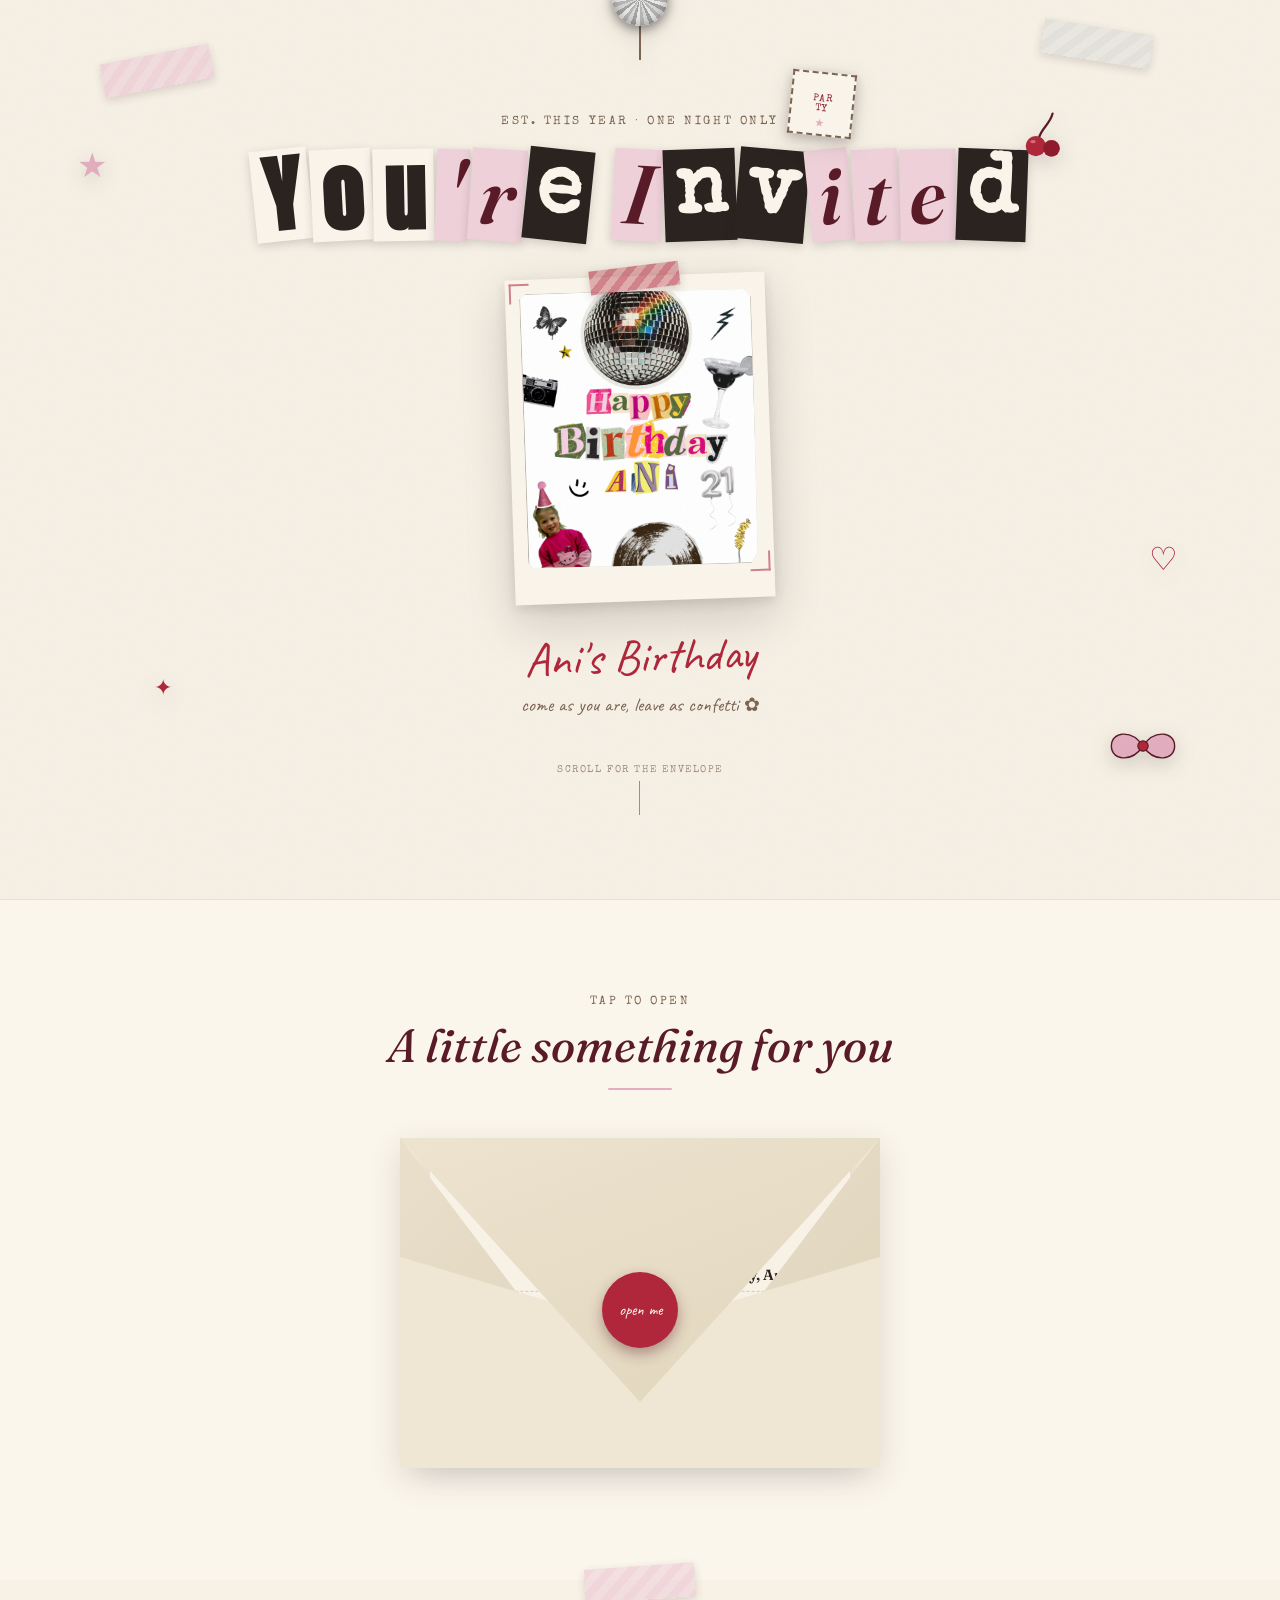
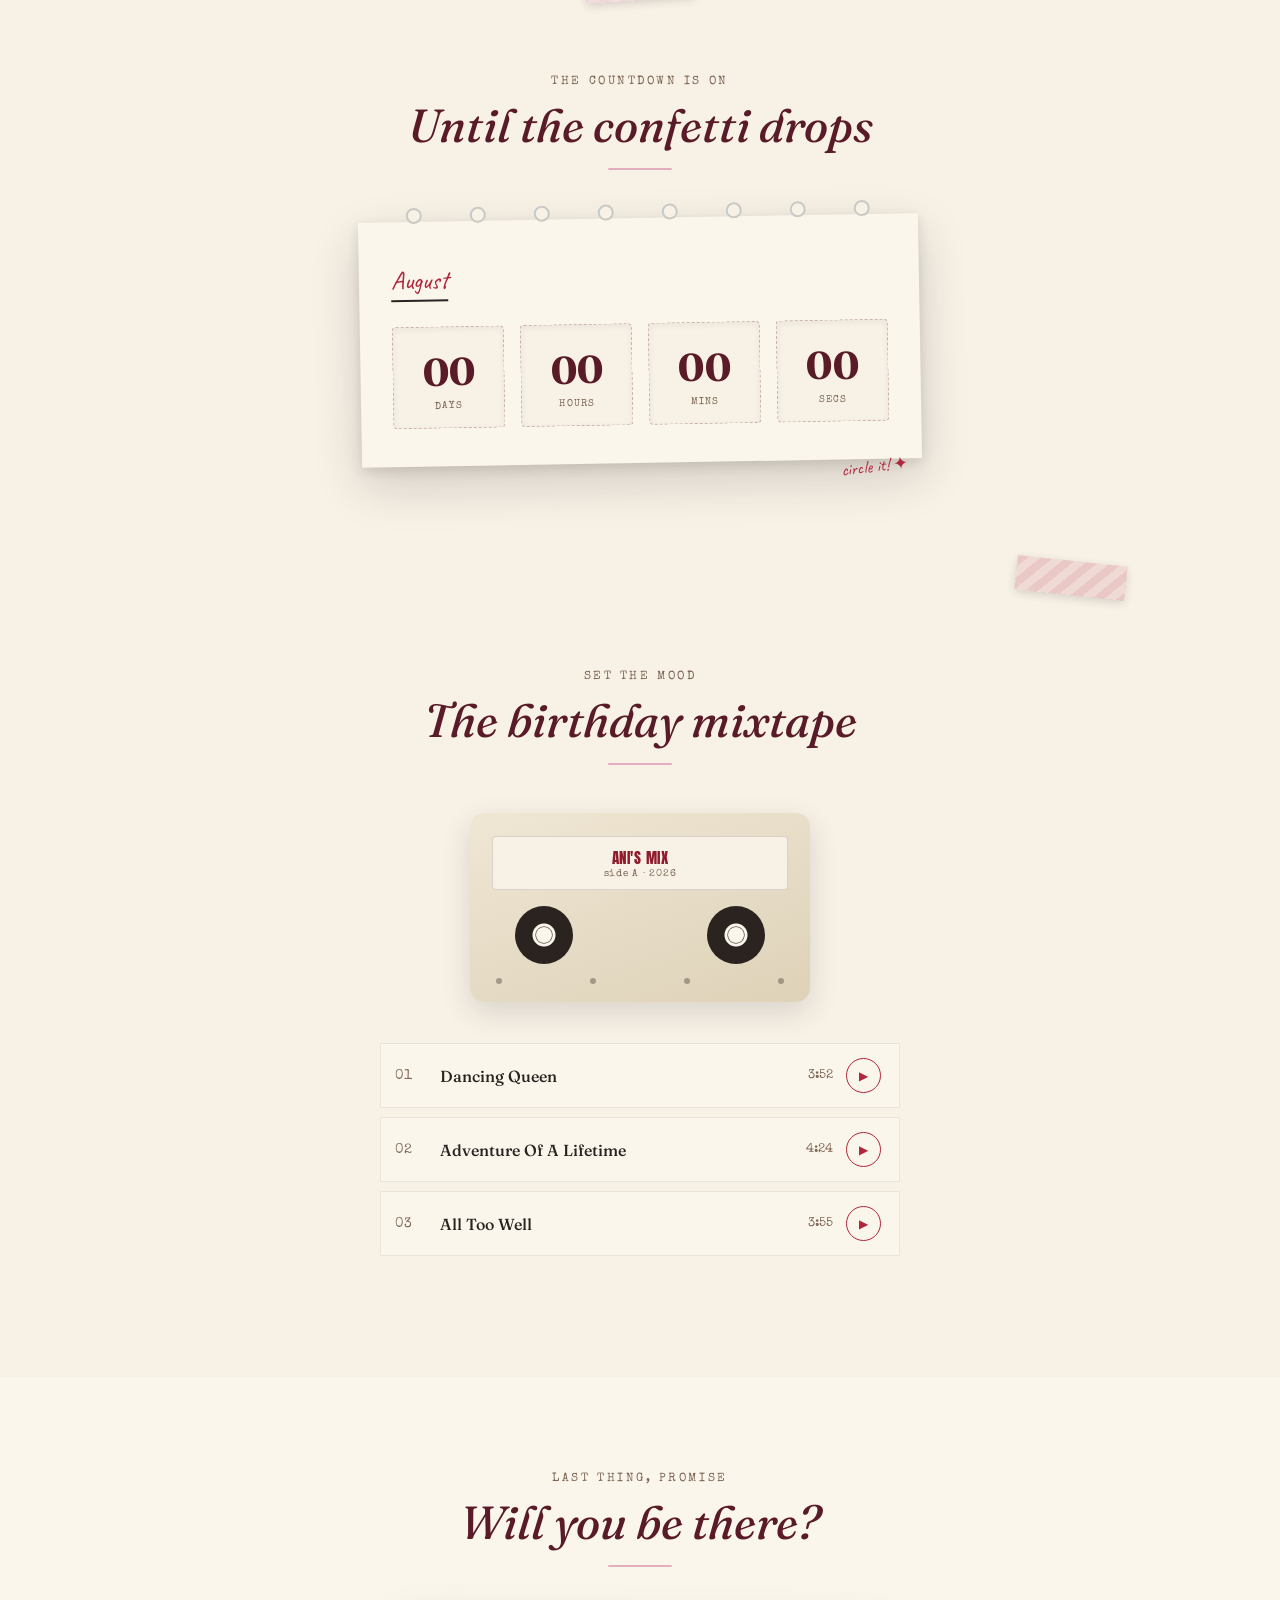
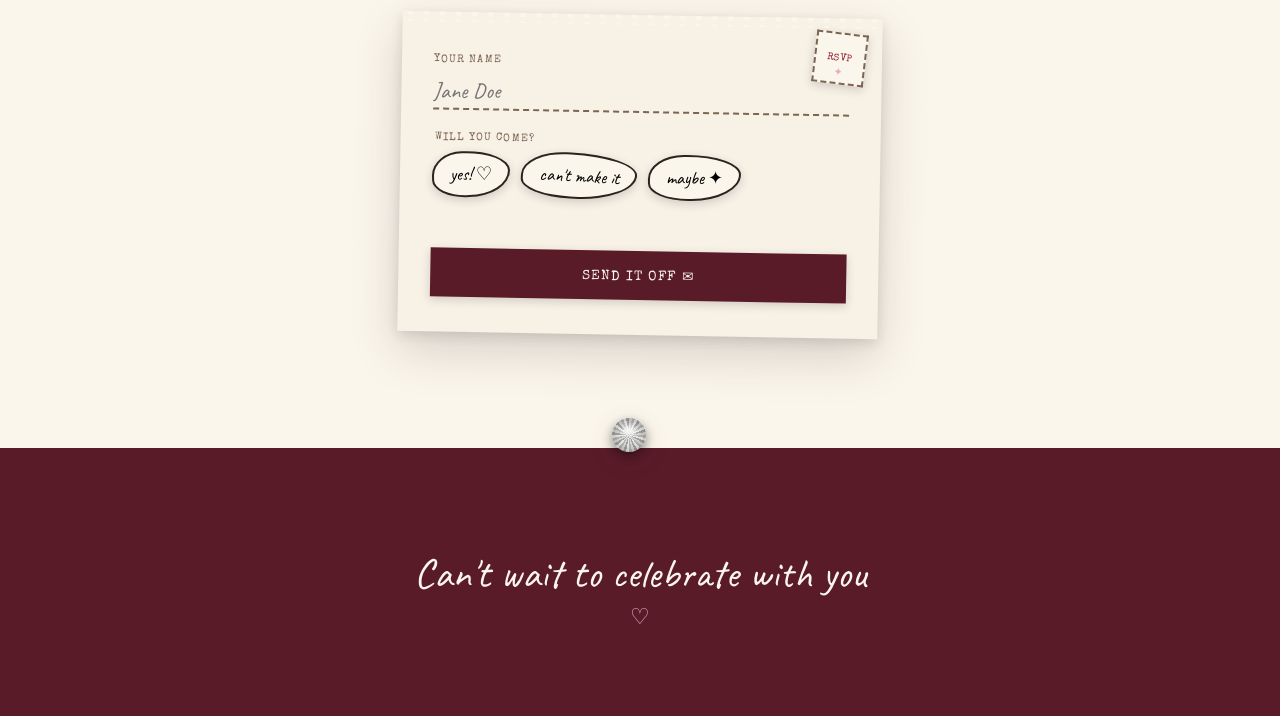
==== index.html @ 1a9bcc04 "first commit" ====
<!doctype html>
<html lang="en">
  <head>
    <meta charset="UTF-8" />
    <meta name="viewport" content="width=device-width, initial-scale=1.0" />
    <meta
      name="description"
      content="You're invited to Ani's birthday party — Monday, August 3. RSVP inside."
    />
    <meta name="theme-color" content="#5A1B28" />
    <meta name="robots" content="noindex, nofollow" />
    <title>You're Invited — Ani's Birthday</title>

    <!-- Fonts -->
    <link rel="preconnect" href="https://fonts.googleapis.com" />
    <link rel="preconnect" href="https://fonts.gstatic.com" crossorigin />
    <link
      href="https://fonts.googleapis.com/css2?family=Fraunces:ital,opsz,wght@0,9..144,300;0,9..144,450;0,9..144,600;0,9..144,700;1,9..144,400;1,9..144,500&family=Caveat:wght@500;600;700&family=Special+Elite&family=Anton&display=swap"
      rel="stylesheet"
    />

    <!-- Styles -->
    <link rel="stylesheet" href="assets/css/style.css" />
  </head>
  <body>
    <!-- Film-grain texture overlay -->
    <div class="grain" aria-hidden="true"></div>

    <!-- ============================================================
     HERO
     ============================================================ -->
    <section class="hero" id="hero" aria-label="Invitation hero">
      <!-- Washi tape strips -->
      <div class="tape tape--1" aria-hidden="true"></div>
      <div class="tape tape--2" aria-hidden="true"></div>

      <!-- Hanging disco ball -->
      <div class="sticker sticker--disco" id="discoBall" aria-hidden="true">
        <div class="disco-ball">
          <div class="disco-ball__facets"></div>
          <div class="disco-ball__shine"></div>
        </div>
        <div class="disco-string"></div>
      </div>

      <!-- Floating cherry sticker -->
      <div
        class="sticker sticker--cherry sticker--float"
        style="--delay: 0.2s"
        aria-hidden="true"
      >
        <svg viewBox="0 0 100 100" width="56" height="56" focusable="false">
          <path
            d="M60 10 C 55 30, 40 35, 35 55"
            stroke="#5A1B28"
            stroke-width="4"
            fill="none"
            stroke-linecap="round"
          />
          <circle cx="30" cy="68" r="18" fill="#B0273B" />
          <circle cx="58" cy="72" r="15" fill="#8f1c2c" />
          <ellipse cx="25" cy="60" rx="5" ry="3" fill="#e88a9a" opacity=".7" />
        </svg>
      </div>

      <!-- Floating bow sticker -->
      <div
        class="sticker sticker--bow sticker--float"
        style="--delay: 0.6s"
        aria-hidden="true"
      >
        <svg viewBox="0 0 120 80" width="70" height="46" focusable="false">
          <path
            d="M60 40 C40 10 5 15 5 40 C5 65 40 70 60 40Z"
            fill="#E3AFC0"
            stroke="#5A1B28"
            stroke-width="2.5"
          />
          <path
            d="M60 40 C80 10 115 15 115 40 C115 65 80 70 60 40Z"
            fill="#E3AFC0"
            stroke="#5A1B28"
            stroke-width="2.5"
          />
          <circle
            cx="60"
            cy="40"
            r="9"
            fill="#B0273B"
            stroke="#5A1B28"
            stroke-width="2"
          />
        </svg>
      </div>

      <!-- Floating star stickers -->
      <div
        class="sticker sticker--star sticker--float"
        style="--delay: 0.4s"
        aria-hidden="true"
      >
        ★
      </div>
      <div
        class="sticker sticker--star2 sticker--float"
        style="--delay: 0.9s"
        aria-hidden="true"
      >
        ✦
      </div>
      <div
        class="sticker sticker--heart sticker--float"
        style="--delay: 0.3s"
        aria-hidden="true"
      >
        ♡
      </div>

      <!-- Postage stamp -->
      <div class="sticker sticker--stamp" aria-hidden="true">
        <div class="stamp">
          <span>PAR</span><span>TY</span>
          <div class="stamp__star">★</div>
        </div>
      </div>

      <!-- Main hero content -->
      <div class="hero__inner">
        <p class="eyebrow eyebrow--hero">est. this year · one night only</p>

        <!-- Ransom-note headline — letters built by assets/js/script.js -->
        <h1 class="ransom" id="ransomTitle" aria-label="You're Invited"></h1>

        <!-- Portrait / photo frame -->
        <div class="portrait-frame" id="portraitFrame" aria-hidden="true">
          <div class="portrait-frame__inner">
            <img
              src="assets/images/Birthday-Party-Invitation.png"
              alt="Ani's Birthday Party Invitation"
              loading="eager"
            />
          </div>
          <div class="portrait-frame__corner tl"></div>
          <div class="portrait-frame__corner br"></div>
          <div class="washi washi--frame"></div>
        </div>

        <p class="hero__subtitle">Ani's Birthday</p>
        <p class="hero__hand">come as you are, leave as confetti ✿</p>
      </div>

      <!-- Scroll cue -->
      <div class="scrollcue" aria-hidden="true">
        <span>scroll for the envelope</span>
        <div class="scrollcue__line"></div>
      </div>
    </section>

    <!-- ============================================================
     ENVELOPE
     ============================================================ -->
    <section
      class="envelope-section reveal"
      id="envelope-section"
      aria-label="Opening envelope"
    >
      <p class="eyebrow">tap to open</p>
      <h2 class="section-title">A little something for you</h2>

      <div class="envelope-wrap">
        <div
          class="envelope"
          id="envelope"
          role="button"
          tabindex="0"
          aria-label="Open the invitation envelope"
          aria-pressed="false"
        >
          <div class="envelope__back"></div>

          <!-- Invitation card — rises out when envelope opens -->
          <div class="card" id="invitationCard" aria-live="polite">
            <div class="card__tape" aria-hidden="true"></div>
            <p class="card__kicker">save the date</p>
            <h3 class="card__title">You're Invited!</h3>
            <div class="card__row">
              <span class="card__label">Date</span>
              <span class="card__value" id="cardDate"
                >Monday, August&nbsp;3</span
              >
            </div>
            <div class="card__row">
              <span class="card__label">Time</span>
              <span class="card__value">7:00&nbsp;pm — late</span>
            </div>
            <div class="card__row">
              <span class="card__label">Location</span>
              <span class="card__value">9 Alio Mirtskhulava St, Tbilisi</span>
            </div>
            <!-- <div class="card__row"><span class="card__label">Dress Code</span><span class="card__value">Sequins &amp; Sentiment</span></div> -->
            <div class="card__row card__row--rsvp">
              <span class="card__label">RSVP by</span
              ><span class="card__value">August&nbsp;2</span>
            </div>
            <p class="card__ps">p.s. bring your dancing shoes ♡</p>
          </div>

          <div class="envelope__flap" aria-hidden="true"></div>
          <div class="envelope__left" aria-hidden="true"></div>
          <div class="envelope__right" aria-hidden="true"></div>
          <div class="envelope__front" aria-hidden="true"></div>

          <div class="envelope__seal" id="envelopeSeal" aria-hidden="true">
            <span>open me</span>
          </div>
        </div>

        <!-- Confetti canvas — fixed, full-screen, pointer-events: none -->
        <canvas id="confettiCanvas" aria-hidden="true"></canvas>
      </div>
    </section>

    <!-- ============================================================
     COUNTDOWN
     ============================================================ -->
    <section
      class="countdown-section reveal"
      aria-label="Countdown to the party"
    >
      <div class="tape tape--3" aria-hidden="true"></div>
      <p class="eyebrow">the countdown is on</p>
      <h2 class="section-title">Until the confetti drops</h2>

      <div
        class="countdown-page"
        role="timer"
        aria-label="Time remaining until Ani's birthday party"
      >
        <!-- Spiral binding holes -->
        <div class="countdown-page__spiral" aria-hidden="true">
          <span></span><span></span><span></span><span></span> <span></span
          ><span></span><span></span><span></span>
        </div>

        <div class="countdown-page__month" aria-hidden="true">August</div>

        <div class="countdown-grid" id="countdownGrid">
          <div class="countdown-cell">
            <span class="countdown-num" id="cd-days" aria-label="days">00</span>
            <span class="countdown-label" aria-hidden="true">days</span>
          </div>
          <div class="countdown-cell">
            <span class="countdown-num" id="cd-hours" aria-label="hours"
              >00</span
            >
            <span class="countdown-label" aria-hidden="true">hours</span>
          </div>
          <div class="countdown-cell">
            <span class="countdown-num" id="cd-mins" aria-label="minutes"
              >00</span
            >
            <span class="countdown-label" aria-hidden="true">mins</span>
          </div>
          <div class="countdown-cell">
            <span class="countdown-num" id="cd-secs" aria-label="seconds"
              >00</span
            >
            <span class="countdown-label" aria-hidden="true">secs</span>
          </div>
        </div>

        <div class="countdown-page__sticker" aria-hidden="true">
          circle it! ✦
        </div>
      </div>
    </section>

    <!-- ============================================================
     PLAYLIST / CASSETTE
     ============================================================ -->
    <section
      class="playlist-section reveal"
      aria-label="Birthday mixtape playlist"
    >
      <div class="tape tape--4" aria-hidden="true"></div>
      <p class="eyebrow">set the mood</p>
      <h2 class="section-title">The birthday mixtape</h2>

      <!-- Visual cassette — animates when a track is playing -->
      <div class="cassette" id="cassette" aria-hidden="true">
        <div class="cassette__body">
          <div class="cassette__label">
            <span class="cassette__label-title">ANI'S MIX</span>
            <span class="cassette__label-sub">side A · 2026</span>
          </div>
          <div class="cassette__reels">
            <div class="reel" id="reelLeft"><div class="reel__hub"></div></div>
            <div class="reel" id="reelRight"><div class="reel__hub"></div></div>
          </div>
          <div class="cassette__screws" aria-hidden="true">
            <span></span><span></span><span></span><span></span>
          </div>
        </div>
      </div>

      <!-- Track list -->
      <ul class="tracklist" id="tracklist" aria-label="Playlist tracks">
        <li class="track" data-track="0">
          <span class="track__num" aria-hidden="true">01</span>
          <span class="track__name">Dancing Queen</span>
          <span class="track__time" aria-label="3 minutes 52 seconds"
            >3:52</span
          >
          <button class="track__play" aria-label="Play Dancing Queen">▶</button>
          <audio
            class="track__audio"
            src="assets/audio/ABBA - Dancing Queen.mp3"
          ></audio>
        </li>
        <li class="track" data-track="1">
          <span class="track__num" aria-hidden="true">02</span>
          <span class="track__name">Adventure Of A Lifetime</span>
          <span class="track__time" aria-label="4 minutes 24 seconds"
            >4:24</span
          >
          <button class="track__play" aria-label="Play Adventure Of A Lifetime">
            ▶
          </button>
          <audio
            class="track__audio"
            src="assets/audio/Coldplay - Adventure Of A Lifetime.mp3"
          ></audio>
        </li>
        <li class="track" data-track="2">
          <span class="track__num" aria-hidden="true">03</span>
          <span class="track__name">All Too Well</span>
          <span class="track__time" aria-label="3 minutes 55 seconds"
            >3:55</span
          >
          <button class="track__play" aria-label="Play All Too Well">▶</button>
          <audio
            class="track__audio"
            src="assets/audio/Taylor Swift - All Too Well.mp3"
          ></audio>
        </li>
      </ul>
    </section>

    <!-- ============================================================
     RSVP
     ============================================================ -->
    <section class="rsvp-section reveal" aria-label="RSVP form">
      <p class="eyebrow">last thing, promise</p>
      <h2 class="section-title">Will you be there?</h2>

      <form
        class="postcard"
        id="rsvpForm"
        novalidate
        aria-label="Send your RSVP"
      >
        <!-- Decorative postage stamp -->
        <div class="postcard__stamp" aria-hidden="true">
          <div class="stamp stamp--sm">
            <span>RSVP</span>
            <div class="stamp__star">✦</div>
          </div>
        </div>

        <!-- Perforated top edge -->
        <div class="postcard__perf" aria-hidden="true"></div>

        <!-- Name field -->
        <label class="field" for="rsvpName">
          <span class="field__label">your name</span>
          <input
            type="text"
            name="name"
            id="rsvpName"
            placeholder="Jane Doe"
            autocomplete="name"
            required
            aria-required="true"
          />
        </label>

        <!-- Attendance choice -->
        <fieldset style="border: none; padding: 0; margin: 0 0 1.4rem">
          <legend class="field__label field__label--standalone">
            will you come?
          </legend>
          <div class="rsvp-options" role="group" aria-label="RSVP options">
            <button
              type="button"
              class="rsvp-sticker rsvp-sticker--yes"
              data-value="yes"
              aria-pressed="false"
            >
              yes! ♡
            </button>
            <button
              type="button"
              class="rsvp-sticker rsvp-sticker--no"
              data-value="no"
              aria-pressed="false"
            >
              can't make it
            </button>
            <button
              type="button"
              class="rsvp-sticker rsvp-sticker--maybe"
              data-value="maybe"
              aria-pressed="false"
            >
              maybe ✦
            </button>
          </div>
        </fieldset>

        <!-- Hidden field carries the selected answer to the submit handler -->
        <input type="hidden" name="answer" id="rsvpAnswer" />

        <button type="submit" class="postcard__submit">send it off ✉</button>

        <!-- Confirmation — revealed after successful submit -->
        <div
          class="postcard__confirm"
          id="rsvpConfirm"
          role="alert"
          aria-live="polite"
        >
          <span class="confirm__check" aria-hidden="true">✓</span>
          <p>
            got it, <span id="confirmName">friend</span>!
            <span id="confirmMsg"></span>
          </p>
        </div>
      </form>
    </section>

    <!-- ============================================================
     FOOTER
     ============================================================ -->
    <footer class="footer">
      <div class="sticker sticker--disco sticker--small" aria-hidden="true">
        <div class="disco-ball">
          <div class="disco-ball__facets"></div>
          <div class="disco-ball__shine"></div>
        </div>
      </div>
      <p class="footer__hand">Can't wait to celebrate with you</p>
      <p class="footer__heart" aria-hidden="true">♡</p>
    </footer>

    <!-- Scripts — config and api first, then components, then page logic -->
    <script src="assets/js/config.js"></script>
    <script src="assets/js/api.js"></script>
    <script src="assets/components/decorations.js"></script>
    <script src="assets/js/script.js"></script>
  </body>
</html>
---- assets/css/style.css ----
/* ==============================================================
   STYLE.CSS — Ani's Birthday Scrapbook Invitation
   --------------------------------------------------------------
   Table of Contents
   1.  Design Tokens
   2.  Reset & Base
   3.  Shared — eyebrow / section-title / reveal
   4.  Shared — tape strips
   5.  Shared — stickers & decorative elements
   6.  Shared — disco ball
   7.  Shared — postage stamp
   8.  Hero
   9.  Envelope
   10. Countdown
   11. Memories / Gallery
   12. Playlist / Cassette
   13. RSVP Postcard
   14. Footer
   15. Check-in Page
   16. Admin Dashboard
   17. Decoration System (used by decorations.js)
   18. Responsive
   19. Reduced-Motion
   20. Print
   ============================================================== */

/* ============================================================
   1. DESIGN TOKENS
   ============================================================ */
:root {
  /* — Colour palette — */
  --cream: #f7f1e6;
  --paper: #fbf6ec;
  --paper-dark: #efe6d4;
  --dusty-pink: #e3afc0;
  --dusty-pink-lt: #f0d2db;
  --cherry: #b0273b;
  --cherry-dark: #8f1c2c;
  --burgundy: #5a1b28;
  --brown: #7c6552;
  --silver: #c9c9c6;
  --ink: #2a2320;

  /* — Typography — */
  --font-display: "Fraunces", serif;
  --font-hand: "Caveat", cursive;
  --font-type: "Special Elite", monospace;
  --font-cut: "Anton", sans-serif;

  /* — Shadows — */
  --shadow-soft: 0 10px 30px rgba(42, 35, 32, 0.14);
  --shadow-tight: 0 3px 10px rgba(42, 35, 32, 0.18);
  --shadow-deep:
    0 18px 48px rgba(42, 35, 32, 0.18), 0 4px 12px rgba(42, 35, 32, 0.12);

  /* — Transitions — */
  --ease-snappy: cubic-bezier(0.25, 0.8, 0.25, 1);
}

/* ============================================================
   2. RESET & BASE
   ============================================================ */
*,
*::before,
*::after {
  box-sizing: border-box;
}

html {
  scroll-behavior: smooth;
  /* Scroll padding prevents section headers hiding under sticky elements */
  scroll-padding-top: 1rem;
}

body {
  margin: 0;
  background: var(--cream);
  color: var(--ink);
  font-family: var(--font-display);
  overflow-x: hidden;
  -webkit-font-smoothing: antialiased;
  -moz-osx-font-smoothing: grayscale;
}

img {
  max-width: 100%;
  display: block;
}
button {
  font-family: inherit;
  cursor: pointer;
  border: none;
}
ul {
  list-style: none;
  margin: 0;
  padding: 0;
}

/* Global focus style — visible ring on keyboard navigation */
:focus-visible {
  outline: 3px solid var(--cherry);
  outline-offset: 3px;
  border-radius: 2px;
}

/* Film-grain overlay — fixed, full screen */
.grain {
  position: fixed;
  inset: 0;
  z-index: 999;
  pointer-events: none;
  opacity: 0.06;
  mix-blend-mode: multiply;
  background-image: url("data:image/svg+xml;utf8,<svg xmlns='http://www.w3.org/2000/svg' width='120' height='120'><filter id='n'><feTurbulence type='fractalNoise' baseFrequency='0.85' numOctaves='2' stitchTiles='stitch'/></filter><rect width='100%25' height='100%25' filter='url(%23n)'/></svg>");
  background-size: 120px 120px;
}

/* Subtle paper-texture vignette on all major sections */
.hero,
.envelope-section,
.countdown-section,
.memories-section,
.playlist-section,
.rsvp-section,
.footer {
  position: relative;
  background-image:
    radial-gradient(
      circle at 20% 30%,
      rgba(92, 26, 38, 0.035) 0,
      transparent 45%
    ),
    radial-gradient(
      circle at 80% 70%,
      rgba(92, 26, 38, 0.03) 0,
      transparent 40%
    );
}

/* ============================================================
   3. SHARED — Eyebrow / Section title / Scroll reveal
   ============================================================ */
.eyebrow {
  font-family: var(--font-type);
  font-size: 0.72rem;
  letter-spacing: 0.22em;
  text-transform: uppercase;
  color: var(--brown);
  text-align: center;
  margin: 0 0 0.6rem;
}

.section-title {
  font-family: var(--font-display);
  font-style: italic;
  font-weight: 450;
  font-size: clamp(1.8rem, 4.5vw, 2.9rem);
  text-align: center;
  margin: 0 0 3rem;
  color: var(--burgundy);
  position: relative;
}

/* Decorative rule under every section title */
.section-title::after {
  content: "";
  display: block;
  width: 64px;
  height: 2px;
  background: var(--dusty-pink);
  margin: 0.9rem auto 0;
  border-radius: 2px;
}

/* Scroll-triggered fade-in reveal */
.reveal {
  opacity: 0;
  transform: translateY(28px);
  transition:
    opacity 0.8s ease,
    transform 0.8s ease;
}
.reveal.is-visible {
  opacity: 1;
  transform: translateY(0);
}

/* ============================================================
   4. SHARED — Washi tape strips
   ============================================================ */
.tape {
  position: absolute;
  width: 110px;
  height: 34px;
  background: repeating-linear-gradient(
    135deg,
    rgba(227, 175, 192, 0.75) 0 8px,
    rgba(227, 175, 192, 0.55) 8px 16px
  );
  opacity: 0.85;
  box-shadow: var(--shadow-tight);
  z-index: 3;
}

.tape::after {
  content: "";
  position: absolute;
  inset: 0;
  background: rgba(255, 255, 255, 0.25);
}

.tape--1 {
  top: 6%;
  left: 8%;
  transform: rotate(-11deg);
}
.tape--2 {
  top: 3%;
  right: 10%;
  transform: rotate(9deg);
  background: repeating-linear-gradient(
    135deg,
    rgba(201, 201, 198, 0.7) 0 8px,
    rgba(201, 201, 198, 0.5) 8px 16px
  );
}
.tape--3 {
  top: -14px;
  left: calc(50% - 55px);
  transform: rotate(-4deg);
}
.tape--4 {
  top: -14px;
  right: 12%;
  transform: rotate(6deg);
  background: repeating-linear-gradient(
    135deg,
    rgba(176, 39, 59, 0.35) 0 8px,
    rgba(176, 39, 59, 0.2) 8px 16px
  );
}

/* ============================================================
   5. SHARED — Floating stickers
   ============================================================ */
.sticker {
  position: absolute;
  z-index: 4;
  filter: drop-shadow(0 6px 10px rgba(42, 35, 32, 0.18));
}

.sticker--float {
  animation: float 6s ease-in-out infinite;
  animation-delay: var(--delay, 0s);
}

@keyframes float {
  0%,
  100% {
    transform: translate(var(--px, 0px), var(--py, 0px))
      rotate(var(--rot, 0deg));
  }
  50% {
    transform: translate(var(--px, 0px), calc(var(--py, 0px) - 14px))
      rotate(calc(var(--rot, 0deg) + 3deg));
  }
}

.sticker--star {
  top: 16%;
  left: 6%;
  font-size: 2.1rem;
  color: var(--dusty-pink);
  --rot: -6deg;
}
.sticker--star2 {
  bottom: 22%;
  left: 12%;
  font-size: 1.4rem;
  color: var(--cherry);
  --rot: 8deg;
}
.sticker--heart {
  top: 60%;
  right: 8%;
  font-size: 2rem;
  color: var(--cherry);
  --rot: -4deg;
}
.sticker--cherry {
  top: 12%;
  right: 16%;
  --rot: 10deg;
}
.sticker--bow {
  bottom: 14%;
  right: 8%;
  --rot: -8deg;
}
.sticker--stamp {
  top: 8%;
  left: calc(50% + 150px);
}

/* ============================================================
   6. SHARED — Disco ball (pure CSS)
   ============================================================ */
.disco-ball {
  width: 56px;
  height: 56px;
  border-radius: 50%;
  background:
    conic-gradient(
      from 0deg,
      #d7d7d6 0 10deg,
      #b7b7b5 10deg 20deg,
      #e9e9e8 20deg 30deg,
      #a3a3a1 30deg 40deg,
      #d7d7d6 40deg 50deg,
      #b7b7b5 50deg 60deg,
      #e9e9e8 60deg 70deg,
      #a3a3a1 70deg 80deg,
      #d7d7d6 80deg 90deg,
      #b7b7b5 90deg 100deg,
      #e9e9e8 100deg 110deg,
      #a3a3a1 110deg 120deg,
      #d7d7d6 120deg 130deg,
      #b7b7b5 130deg 140deg,
      #e9e9e8 140deg 150deg,
      #a3a3a1 150deg 160deg,
      #d7d7d6 160deg 170deg,
      #b7b7b5 170deg 180deg,
      #e9e9e8 180deg 190deg,
      #a3a3a1 190deg 200deg,
      #d7d7d6 200deg 210deg,
      #b7b7b5 210deg 220deg,
      #e9e9e8 220deg 230deg,
      #a3a3a1 230deg 240deg,
      #d7d7d6 240deg 250deg,
      #b7b7b5 250deg 260deg,
      #e9e9e8 260deg 270deg,
      #a3a3a1 270deg 280deg,
      #d7d7d6 280deg 290deg,
      #b7b7b5 290deg 300deg,
      #e9e9e8 300deg 310deg,
      #a3a3a1 310deg 320deg,
      #d7d7d6 320deg 330deg,
      #b7b7b5 330deg 340deg,
      #e9e9e8 340deg 350deg,
      #a3a3a1 350deg 360deg
    ),
    repeating-linear-gradient(
      0deg,
      transparent 0 6px,
      rgba(0, 0, 0, 0.18) 6px 7px
    );
  box-shadow:
    0 4px 10px rgba(0, 0, 0, 0.35),
    inset 0 0 10px rgba(0, 0, 0, 0.3);
  animation: spin 7s linear infinite;
  position: relative;
}

.disco-ball__shine {
  position: absolute;
  top: 8px;
  left: 10px;
  width: 14px;
  height: 10px;
  border-radius: 50%;
  background: rgba(255, 255, 255, 0.85);
  filter: blur(2px);
}

.disco-string {
  width: 2px;
  height: 34px;
  background: var(--brown);
  margin: 0 auto;
}

.sticker--disco {
  top: -30px;
  left: calc(50% - 28px);
  text-align: center;
}
.sticker--disco.sticker--small .disco-ball {
  width: 34px;
  height: 34px;
  margin: 0 auto;
}

@keyframes spin {
  to {
    transform: rotate(360deg);
  }
}

/* ============================================================
   7. SHARED — Postage stamp
   ============================================================ */
.stamp {
  width: 64px;
  height: 64px;
  background: var(--paper);
  border: 2px dashed var(--brown);
  display: flex;
  flex-direction: column;
  align-items: center;
  justify-content: center;
  font-family: var(--font-type);
  font-size: 0.62rem;
  letter-spacing: 0.05em;
  color: var(--cherry-dark);
  transform: rotate(6deg);
  position: relative;
  box-shadow: var(--shadow-tight);
}

.stamp__star {
  position: absolute;
  bottom: 4px;
  font-size: 0.7rem;
  color: var(--dusty-pink);
}
.stamp--sm {
  width: 52px;
  height: 52px;
}

/* ============================================================
   8. HERO
   ============================================================ */
.hero {
  min-height: 100vh;
  display: flex;
  flex-direction: column;
  align-items: center;
  justify-content: center;
  padding: 5rem 1.5rem 3rem;
  text-align: center;
  background: var(--cream);
  border-bottom: 1px solid rgba(92, 26, 38, 0.08);
}

.hero__inner {
  position: relative;
  z-index: 2;
  max-width: 640px;
  width: 100%;
}

.eyebrow--hero {
  margin-bottom: 1.4rem;
}

/* Ransom-note headline — each character is a .rletter span built by JS */
.ransom {
  margin: 0 0 2.2rem;
  line-height: 1;
  display: flex;
  justify-content: center;
  gap: 0.15em 0.05em;
}

.rletter {
  display: inline-block;
  font-size: clamp(2.4rem, 9vw, 5.2rem);
  padding: 0.05em 0.12em;
  line-height: 1;
  transform: rotate(var(--r, 0deg));
  box-shadow: var(--shadow-tight);
}

.rletter--cut {
  font-family: var(--font-cut);
  background: var(--paper);
  color: var(--ink);
}
.rletter--serif {
  font-family: var(--font-display);
  background: var(--dusty-pink-lt);
  color: var(--burgundy);
  font-style: italic;
  font-weight: 600;
}
.rletter--type {
  font-family: var(--font-type);
  background: var(--ink);
  color: var(--paper);
}
.rletter--space {
  width: 0.4em;
  box-shadow: none;
}

/* Portrait / photo frame */
.portrait-frame {
  width: min(260px, 70vw);
  aspect-ratio: 4 / 5;
  margin: 0 auto 1.6rem;
  position: relative;
  background: var(--paper);
  padding: 14px 14px 34px;
  box-shadow: var(--shadow-deep);
  transform: rotate(-2deg);
}

.portrait-frame__inner {
  width: 100%;
  height: 100%;
  background: linear-gradient(135deg, var(--paper-dark), var(--silver) 120%);
  border: 1px solid rgba(42, 35, 32, 0.15);
  display: flex;
  align-items: center;
  justify-content: center;
  overflow: hidden;
  clip-path: polygon(
    0% 2%,
    3% 0%,
    97% 1%,
    100% 4%,
    99% 96%,
    96% 100%,
    2% 99%,
    0% 97%
  );
}

/* When a photo is placed inside, it fills the frame naturally */
.portrait-frame__inner img {
  width: 100%;
  height: 100%;
  object-fit: cover;
  object-position: center top;
  display: block;
}

.portrait-frame__label {
  font-family: var(--font-hand);
  font-size: 1.3rem;
  color: var(--brown);
  opacity: 0.75;
  transform: rotate(-3deg);
}

.portrait-frame__corner {
  position: absolute;
  width: 20px;
  height: 20px;
  border: 2px solid var(--cherry);
  opacity: 0.55;
}
.portrait-frame__corner.tl {
  top: 4px;
  left: 4px;
  border-right: none;
  border-bottom: none;
}
.portrait-frame__corner.br {
  bottom: 26px;
  right: 4px;
  border-left: none;
  border-top: none;
}

.washi--frame {
  position: absolute;
  top: -10px;
  left: calc(50% - 45px);
  width: 90px;
  height: 24px;
  background: repeating-linear-gradient(
    135deg,
    rgba(176, 39, 59, 0.55) 0 7px,
    rgba(176, 39, 59, 0.35) 7px 14px
  );
  transform: rotate(-5deg);
  box-shadow: var(--shadow-tight);
}

.hero__subtitle {
  font-family: var(--font-hand);
  font-size: clamp(2rem, 5vw, 3rem);
  color: var(--cherry);
  margin: 0 0 0.4rem;
  transform: rotate(-2deg);
  display: inline-block;
}

.hero__hand {
  font-family: var(--font-hand);
  font-size: 1.2rem;
  color: var(--brown);
  margin: 0;
}

/* Animated scroll cue */
.scrollcue {
  margin-top: 3rem;
  display: flex;
  flex-direction: column;
  align-items: center;
  gap: 0.4rem;
  font-family: var(--font-type);
  font-size: 0.65rem;
  letter-spacing: 0.15em;
  text-transform: uppercase;
  color: var(--brown);
  opacity: 0.7;
}

.scrollcue__line {
  width: 1px;
  height: 34px;
  background: var(--brown);
  animation: pulseline 2s ease-in-out infinite;
}

@keyframes pulseline {
  0%,
  100% {
    opacity: 0.3;
  }
  50% {
    opacity: 1;
  }
}

/* ============================================================
   9. ENVELOPE
   ============================================================ */
.envelope-section {
  padding: 6rem 1.5rem 7rem;
  background: var(--paper);
}

.envelope-wrap {
  position: relative;
  width: min(480px, 90vw);
  margin: 0 auto;
  perspective: 1600px;
}

#confettiCanvas {
  position: fixed;
  inset: 0;
  pointer-events: none;
  z-index: 1000;
  width: 100vw;
  height: 100vh;
}

.envelope {
  position: relative;
  width: 100%;
  aspect-ratio: 16 / 11;
  cursor: pointer;
}

.envelope__back {
  position: absolute;
  inset: 0;
  background: var(--paper-dark);
  box-shadow: var(--shadow-soft);
  border: 1px solid rgba(42, 35, 32, 0.1);
}

.envelope__left,
.envelope__right {
  position: absolute;
  top: 0;
  width: 52%;
  height: 100%;
  background: linear-gradient(135deg, #e9dfcb, #ded2b8);
  z-index: 2;
}

.envelope__left {
  left: 0;
  clip-path: polygon(0 0, 0 100%, 100% 100%);
}
.envelope__right {
  right: 0;
  clip-path: polygon(100% 0, 0 100%, 100% 100%);
}

.envelope__front {
  position: absolute;
  left: 0;
  bottom: 0;
  width: 100%;
  height: 64%;
  background: var(--paper-dark);
  z-index: 3;
  box-shadow: 0 -1px 0 rgba(42, 35, 32, 0.08);
  clip-path: polygon(0 100%, 100% 100%, 100% 0, 50% 34%, 0 0);
}

.envelope__flap {
  position: absolute;
  top: 0;
  left: 0;
  width: 100%;
  height: 80%;
  background: linear-gradient(160deg, #ede3cf, #e1d5bc);
  clip-path: polygon(0 0, 100% 0, 50% 100%);
  transform-origin: top center;
  transition: transform 1s cubic-bezier(0.65, 0, 0.35, 1);
  z-index: 6;
  box-shadow: 0 2px 6px rgba(42, 35, 32, 0.12);
}

.envelope__seal {
  position: absolute;
  top: 52%;
  left: 50%;
  transform: translate(-50%, -50%);
  z-index: 6;
  width: 76px;
  height: 76px;
  border-radius: 50%;
  background: var(--cherry);
  color: var(--paper);
  display: flex;
  align-items: center;
  justify-content: center;
  font-family: var(--font-hand);
  font-size: 1.05rem;
  box-shadow: 0 6px 14px rgba(90, 26, 38, 0.4);
  transition:
    transform 0.4s ease,
    opacity 0.4s ease;
}

.envelope:hover .envelope__seal {
  transform: translate(-50%, -50%) scale(1.06);
}

/* Invitation card — slides out when envelope opens */
.card {
  position: absolute;
  left: 6%;
  right: 6%;
  bottom: 5%;
  background: var(--cream);
  padding: 1.8rem 1.6rem 1.6rem;
  box-shadow: var(--shadow-soft);
  z-index: 1;
  transform: translateY(2%);
  transition: transform 1.1s cubic-bezier(0.2, 0.8, 0.2, 1);
  border: 1px solid rgba(42, 35, 32, 0.08);
}

.card__tape {
  position: absolute;
  top: -14px;
  left: calc(50% - 40px);
  width: 80px;
  height: 12px;
  background: repeating-linear-gradient(
    135deg,
    rgba(201, 201, 198, 0.75) 0 7px,
    rgba(201, 201, 198, 0.5) 7px 14px
  );
  transform: rotate(-3deg);
}

.card__kicker {
  font-family: var(--font-type);
  font-size: 0.65rem;
  letter-spacing: 0.18em;
  text-transform: uppercase;
  color: var(--brown);
  margin: 0.2rem 0;
  text-align: center;
}
.card__title {
  font-family: var(--font-display);
  font-style: italic;
  font-size: 1.7rem;
  color: var(--burgundy);
  text-align: center;
  margin: 0 0 1rem;
}
.card__row {
  display: flex;
  justify-content: space-between;
  gap: 1rem;
  padding: 0.45rem 0;
  border-bottom: 1px dashed rgba(92, 26, 38, 0.2);
  font-size: 0.92rem;
}
.card__row--rsvp {
  border-bottom: none;
}
.card__label {
  font-family: var(--font-type);
  font-size: 0.68rem;
  letter-spacing: 0.08em;
  text-transform: uppercase;
  color: var(--brown);
}
.card__value {
  font-family: var(--font-display);
  font-weight: 600;
  color: var(--ink);
  text-align: right;
}
.card__ps {
  font-family: var(--font-hand);
  font-size: 1.15rem;
  color: var(--cherry);
  text-align: center;
  margin: 1rem 0 0;
}

/* Open state — flap flips, seal disappears, card rises */
.envelope.is-open .envelope__flap {
  transform: rotateX(180deg);
}
.envelope.is-open .envelope__seal {
  opacity: 0;
  transform: translate(-50%, -50%) scale(0);
  pointer-events: none;
}
.envelope.is-open .card {
  transform: translateY(-75%);
  z-index: 7;
}

/* ============================================================
   10. COUNTDOWN
   ============================================================ */
.countdown-section {
  padding: 6rem 1.5rem 7rem;
  background: var(--cream);
}

.countdown-page {
  position: relative;
  width: min(560px, 92vw);
  margin: 0 auto;
  background: var(--paper);
  padding: 2.6rem 2rem 2.4rem;
  box-shadow: var(--shadow-deep);
  transform: rotate(-1deg);
}

/* Spiral binding holes along the top */
.countdown-page__spiral {
  position: absolute;
  top: -14px;
  left: 0;
  right: 0;
  display: flex;
  justify-content: space-evenly;
}

.countdown-page__spiral span {
  width: 16px;
  height: 16px;
  border-radius: 50%;
  background: var(--cream);
  border: 2px solid var(--silver);
}

.countdown-page__month {
  font-family: var(--font-hand);
  font-size: 1.6rem;
  color: var(--cherry);
  text-align: left;
  margin-bottom: 1.6rem;
  border-bottom: 2px solid var(--ink);
  display: inline-block;
  padding-bottom: 0.2rem;
}

/* Four countdown cells in a row */
.countdown-grid {
  display: grid;
  grid-template-columns: repeat(4, 1fr);
  gap: 1rem;
}

.countdown-cell {
  background: var(--cream);
  border: 1px dashed rgba(92, 26, 38, 0.3);
  border-radius: 4px;
  padding: 1.2rem 0.4rem 1rem;
  display: flex;
  flex-direction: column;
  align-items: center;
  gap: 0.4rem;
  box-shadow: inset 0 2px 6px rgba(42, 35, 32, 0.06);
  transition: transform 0.2s ease;
}

.countdown-num {
  font-family: var(--font-display);
  font-weight: 700;
  font-size: clamp(1.6rem, 5vw, 2.4rem);
  color: var(--burgundy);
  letter-spacing: -0.02em;
}
.countdown-label {
  font-family: var(--font-type);
  font-size: 0.62rem;
  letter-spacing: 0.1em;
  text-transform: uppercase;
  color: var(--brown);
}

.countdown-page__sticker {
  position: absolute;
  bottom: -18px;
  right: 14px;
  font-family: var(--font-hand);
  font-size: 1.1rem;
  color: var(--cherry);
  transform: rotate(-6deg);
}

/* ============================================================
   11. MEMORIES / GALLERY
   ============================================================ */
.memories-section {
  padding: 6rem 1.5rem 7rem;
  background: var(--paper);
}

.memories-collage {
  position: relative;
  max-width: 920px;
  margin: 0 auto;
  display: grid;
  grid-template-columns: repeat(6, 1fr);
  gap: 1.6rem 1.2rem;
  padding: 1rem;
}

.polaroid,
.frame {
  background: var(--cream);
  box-shadow: var(--shadow-soft);
  transition:
    transform 0.35s var(--ease-snappy),
    box-shadow 0.35s ease;
}

/* Polaroid-style photo card */
.polaroid {
  padding: 0.7rem 0.7rem 1.6rem;
}

.polaroid__pic,
.frame__pic {
  aspect-ratio: 1 / 1;
  background: linear-gradient(135deg, var(--paper-dark), var(--dusty-pink-lt));
  display: flex;
  align-items: center;
  justify-content: center;
  font-family: var(--font-hand);
  color: var(--brown);
  font-size: 1.05rem;
  border: 1px solid rgba(42, 35, 32, 0.1);
  overflow: hidden;
}

/* Photos inside polaroids fill naturally */
.polaroid__pic img,
.frame__pic img {
  width: 100%;
  height: 100%;
  object-fit: cover;
  display: block;
}

/* Framed (mat board) style */
.frame {
  padding: 10px;
  border: 6px solid var(--paper);
  outline: 1px solid rgba(42, 35, 32, 0.12);
}

.polaroid__cap {
  font-family: var(--font-hand);
  font-size: 1.15rem;
  color: var(--cherry);
  text-align: center;
  margin: 0.65rem 0 0;
  line-height: 1.2;
}

/* Hover lifts and straightens each photo */
.polaroid:hover,
.frame:hover {
  transform: scale(1.05) rotate(0deg) !important;
  box-shadow: var(--shadow-deep);
  z-index: 5;
}

/* Grid placement — each photo has a unique rotation and offset */
.p1 {
  grid-column: 1 / 3;
  transform: rotate(-4deg);
  margin-top: 1rem;
}
.p2 {
  grid-column: 3 / 5;
  transform: rotate(3deg);
}
.p3 {
  grid-column: 5 / 7;
  transform: rotate(-2deg);
  margin-top: 2rem;
}
.p4 {
  grid-column: 2 / 4;
  transform: rotate(5deg);
  margin-top: 1.5rem;
}
.p5 {
  grid-column: 4 / 6;
  transform: rotate(-3deg);
}
.p6 {
  grid-column: 1 / 3;
  grid-row: 3;
  transform: rotate(2deg);
  margin-top: 0.5rem;
}

/* Decorative inline stickers in the gallery */
.sticker-inline {
  position: absolute;
  font-size: 2rem;
  z-index: 1;
}
.sticker-inline--heart {
  top: 0;
  right: 4%;
  color: var(--cherry);
  transform: rotate(8deg);
}
.sticker-inline--star {
  bottom: -6%;
  left: 2%;
  color: var(--dusty-pink);
  transform: rotate(-10deg);
}

/* ============================================================
   12. PLAYLIST / CASSETTE
   ============================================================ */
.playlist-section {
  padding: 6rem 1.5rem 7rem;
  background: var(--cream);
}

.cassette {
  width: min(340px, 82vw);
  margin: 0 auto 2.6rem;
}

.cassette__body {
  position: relative;
  background: linear-gradient(160deg, #efe6d4, #ded2b8);
  border-radius: 14px;
  padding: 1.4rem 1.4rem 1.1rem;
  box-shadow: var(--shadow-soft);
}

.cassette__label {
  background: var(--cream);
  border: 1px solid rgba(42, 35, 32, 0.15);
  border-radius: 4px;
  padding: 0.6rem 0.8rem;
  display: flex;
  flex-direction: column;
  align-items: center;
  margin-bottom: 1rem;
}

.cassette__label-title {
  font-family: var(--font-cut);
  font-size: 0.95rem;
  letter-spacing: 0.03em;
  color: var(--cherry-dark);
}
.cassette__label-sub {
  font-family: var(--font-type);
  font-size: 0.6rem;
  color: var(--brown);
  letter-spacing: 0.08em;
}

.cassette__reels {
  display: flex;
  justify-content: space-between;
  padding: 0 1.4rem;
}

.reel {
  width: 58px;
  height: 58px;
  border-radius: 50%;
  background: radial-gradient(
    circle,
    var(--ink) 0 8px,
    var(--paper) 9px 11px,
    var(--ink) 12px 100%
  );
  display: flex;
  align-items: center;
  justify-content: center;
}

.reel__hub {
  width: 16px;
  height: 16px;
  border-radius: 50%;
  background: var(--paper);
}

/* Reels spin when a track is active */
.cassette.is-playing .reel {
  animation: reelspin 1.6s linear infinite;
}
@keyframes reelspin {
  to {
    transform: rotate(360deg);
  }
}

.cassette__screws {
  display: flex;
  justify-content: space-between;
  padding: 0.9rem 0.2rem 0;
}
.cassette__screws span {
  width: 6px;
  height: 6px;
  border-radius: 50%;
  background: rgba(42, 35, 32, 0.35);
}

/* Track list */
.tracklist {
  max-width: 520px;
  margin: 0 auto;
}

.track {
  display: grid;
  grid-template-columns: 2rem 1fr auto 2.4rem;
  align-items: center;
  gap: 0.8rem;
  padding: 0.85rem 0.9rem;
  margin-bottom: 0.6rem;
  background: var(--paper);
  border: 1px solid rgba(42, 35, 32, 0.08);
  transition:
    transform 0.2s ease,
    box-shadow 0.2s ease,
    background 0.2s ease;
}

.track:hover {
  transform: translateX(4px);
  box-shadow: var(--shadow-tight);
  background: var(--dusty-pink-lt);
}

.track__num {
  font-family: var(--font-type);
  color: var(--brown);
  font-size: 0.85rem;
}
.track__name {
  font-family: var(--font-display);
  font-weight: 500;
}
.track__time {
  font-family: var(--font-type);
  font-size: 0.82rem;
  color: var(--brown);
}

.track__play {
  width: 2.2rem;
  height: 2.2rem;
  border-radius: 50%;
  border: 1px solid var(--cherry);
  background: transparent;
  color: var(--cherry);
  font-size: 0.75rem;
  display: flex;
  align-items: center;
  justify-content: center;
  transition:
    background 0.2s ease,
    color 0.2s ease;
}

.track__play:hover,
.track.is-active .track__play {
  background: var(--cherry);
  color: var(--paper);
}

.track.is-active {
  background: var(--dusty-pink-lt);
}

/* ============================================================
   13. RSVP POSTCARD
   ============================================================ */
.rsvp-section {
  padding: 6rem 1.5rem 7rem;
  background: var(--paper);
}

.postcard {
  position: relative;
  max-width: 480px;
  margin: 0 auto;
  background: var(--cream);
  padding: 2.6rem 2rem 2.2rem;
  box-shadow: var(--shadow-deep);
  transform: rotate(1deg);
}

/* Perforated top edge */
.postcard__perf {
  position: absolute;
  top: 0;
  left: 0;
  right: 0;
  height: 10px;
  background-image: radial-gradient(
    circle,
    var(--paper) 3px,
    transparent 3.5px
  );
  background-size: 16px 10px;
  background-position: 0 -4px;
}

.postcard__stamp {
  position: absolute;
  top: 14px;
  right: 16px;
}

/* Form fields */
.field {
  display: block;
  margin-bottom: 1.4rem;
}

.field__label {
  display: block;
  font-family: var(--font-type);
  font-size: 0.68rem;
  letter-spacing: 0.1em;
  text-transform: uppercase;
  color: var(--brown);
  margin-bottom: 0.5rem;
}

.field__label--standalone {
  margin-top: 0.4rem;
}

.field input {
  width: 100%;
  border: none;
  border-bottom: 2px dashed var(--brown);
  background: transparent;
  font-family: var(--font-hand);
  font-size: 1.4rem;
  color: var(--ink);
  padding: 0.2rem 0;
  outline: none;
  transition: border-color 0.2s ease;
}

.field input:focus {
  border-bottom-color: var(--cherry);
}

/* RSVP choice buttons */
.rsvp-options {
  display: flex;
  flex-wrap: wrap;
  gap: 0.7rem;
  margin-bottom: 1.8rem;
}

.rsvp-sticker {
  border: 2px solid var(--ink);
  background: var(--paper);
  padding: 0.55rem 1rem;
  font-family: var(--font-hand);
  font-size: 1.15rem;
  border-radius: 40% 60% 55% 45% / 55% 45% 60% 40%;
  box-shadow: var(--shadow-tight);
  transform: rotate(-2deg);
  transition:
    transform 0.2s ease,
    background 0.2s ease,
    color 0.2s ease,
    box-shadow 0.2s ease;
}

.rsvp-sticker:nth-child(2) {
  transform: rotate(2deg);
}
.rsvp-sticker:nth-child(3) {
  transform: rotate(-1deg);
}

.rsvp-sticker:hover {
  transform: scale(1.08) rotate(0deg);
  box-shadow: var(--shadow-soft);
}

.rsvp-sticker.is-selected {
  background: var(--cherry);
  color: var(--paper);
  border-color: var(--cherry);
}
.rsvp-sticker--no.is-selected {
  background: var(--brown);
  color: var(--paper);
  border-color: var(--brown);
}
.rsvp-sticker--maybe.is-selected {
  background: var(--dusty-pink);
  color: var(--ink);
  border-color: var(--dusty-pink);
}

/* Submit button */
.postcard__submit {
  display: block;
  width: 100%;
  background: var(--burgundy);
  color: var(--paper);
  border: none;
  padding: 1rem;
  font-family: var(--font-type);
  font-size: 0.85rem;
  letter-spacing: 0.08em;
  text-transform: uppercase;
  box-shadow: var(--shadow-tight);
  transition:
    background 0.2s ease,
    transform 0.2s ease,
    box-shadow 0.2s ease;
  cursor: pointer;
}

.postcard__submit:hover {
  background: var(--cherry);
  transform: translateY(-2px);
  box-shadow: var(--shadow-soft);
}

/* Confirmation message — expands after successful submit */
.postcard__confirm {
  max-height: 0;
  overflow: hidden;
  opacity: 0;
  transition:
    max-height 0.6s ease,
    opacity 0.6s ease,
    margin 0.6s ease;
  text-align: center;
  font-family: var(--font-hand);
  font-size: 1.3rem;
  color: var(--cherry);
}

.postcard__confirm.is-visible {
  max-height: 160px;
  opacity: 1;
  margin-top: 1.4rem;
}

/* Animated checkmark displayed inside confirm on success */
.confirm__check {
  display: block;
  font-size: 2.2rem;
  animation: popIn 0.4s var(--ease-snappy) both;
  margin-bottom: 0.3rem;
}

@keyframes popIn {
  0% {
    transform: scale(0) rotate(-15deg);
    opacity: 0;
  }
  70% {
    transform: scale(1.2) rotate(5deg);
  }
  100% {
    transform: scale(1) rotate(0deg);
    opacity: 1;
  }
}

/* ============================================================
   14. FOOTER
   ============================================================ */
.footer {
  padding: 5rem 1.5rem 4rem;
  text-align: center;
  background: var(--burgundy);
  color: var(--paper);
}

.footer__hand {
  font-family: var(--font-hand);
  font-size: clamp(1.8rem, 4vw, 2.6rem);
  margin: 1.2rem 0 0.2rem;
}
.footer__heart {
  color: var(--dusty-pink);
  font-size: 1.4rem;
  margin: 0 0 1.4rem;
}
.footer__fine {
  font-family: var(--font-type);
  font-size: 0.68rem;
  letter-spacing: 0.08em;
  opacity: 0.6;
  text-transform: uppercase;
}

/* ============================================================
   15. CHECK-IN PAGE
   ============================================================ */
.checkin-page {
  min-height: 100vh;
  display: flex;
  align-items: center;
  justify-content: center;
  padding: 3rem 1.2rem;
  background: var(--cream);
}

.checkin-card {
  position: relative;
  width: min(420px, 92vw);
  background: var(--paper);
  padding: 2.6rem 2rem 2.2rem;
  box-shadow: var(--shadow-deep);
  transform: rotate(-1deg);
}

.checkin-card__eyebrow {
  font-family: var(--font-type);
  font-size: 0.68rem;
  letter-spacing: 0.16em;
  text-transform: uppercase;
  color: var(--brown);
  text-align: center;
  margin: 0 0 0.6rem;
}

.checkin-card__name {
  font-family: var(--font-display);
  font-style: italic;
  font-weight: 600;
  font-size: clamp(1.8rem, 7vw, 2.4rem);
  color: var(--burgundy);
  text-align: center;
  margin: 0 0 1.4rem;
  line-height: 1.1;
}

.checkin-row {
  display: flex;
  justify-content: space-between;
  align-items: center;
  padding: 0.55rem 0;
  border-bottom: 1px dashed rgba(92, 26, 38, 0.2);
  font-size: 0.92rem;
}

.checkin-row__label {
  font-family: var(--font-type);
  font-size: 0.66rem;
  letter-spacing: 0.08em;
  text-transform: uppercase;
  color: var(--brown);
}
.checkin-row__value {
  font-family: var(--font-display);
  font-weight: 600;
}

/* RSVP status badge */
.checkin-status {
  display: inline-block;
  padding: 0.2rem 0.7rem;
  border-radius: 20px;
  font-family: var(--font-type);
  font-size: 0.62rem;
  letter-spacing: 0.06em;
  text-transform: uppercase;
}

.checkin-status--accepted {
  background: var(--dusty-pink-lt);
  color: var(--burgundy);
}
.checkin-status--declined {
  background: var(--paper-dark);
  color: var(--brown);
}
.checkin-status--pending {
  background: var(--silver);
  color: var(--ink);
}

/* Primary check-in button */
.checkin-button {
  display: block;
  width: 100%;
  margin-top: 1.8rem;
  background: var(--burgundy);
  color: var(--paper);
  border: none;
  padding: 1.1rem;
  font-family: var(--font-type);
  font-size: 0.9rem;
  letter-spacing: 0.12em;
  text-transform: uppercase;
  box-shadow: var(--shadow-tight);
  transition:
    background 0.2s ease,
    transform 0.2s ease,
    box-shadow 0.2s ease;
  cursor: pointer;
}

.checkin-button:hover:not(:disabled) {
  background: var(--cherry);
  transform: translateY(-2px);
  box-shadow: var(--shadow-soft);
}

.checkin-button:disabled {
  background: var(--silver);
  color: var(--brown);
  cursor: default;
  transform: none;
}

/* Confirmation message after check-in */
.checkin-message {
  font-family: var(--font-hand);
  font-size: 1.3rem;
  color: var(--cherry);
  text-align: center;
  margin-top: 1.2rem;
  animation: popIn 0.4s var(--ease-snappy) both;
}

.checkin-error {
  font-family: var(--font-hand);
  font-size: 1.3rem;
  color: var(--brown);
  text-align: center;
}

/* Success animation wrapper */
.checkin-success {
  text-align: center;
  padding: 1rem 0 0.5rem;
}

.checkin-success__mark {
  font-size: 3.2rem;
  display: block;
  animation: popIn 0.5s var(--ease-snappy) both;
  margin-bottom: 0.4rem;
}

.checkin-success__text {
  font-family: var(--font-hand);
  font-size: 1.5rem;
  color: var(--cherry);
}

.checkin-success__time {
  font-family: var(--font-type);
  font-size: 0.65rem;
  letter-spacing: 0.1em;
  color: var(--brown);
  text-transform: uppercase;
  margin-top: 0.3rem;
}

/* ============================================================
   16. ADMIN DASHBOARD
   ============================================================ */
.admin-page {
  min-height: 100vh;
  background: var(--paper);
  padding: 4rem 1.2rem 6rem;
}

/* Login gate card */
.admin-gate {
  max-width: 360px;
  margin: 6rem auto;
  background: var(--cream);
  padding: 2.2rem 1.8rem;
  box-shadow: var(--shadow-soft);
  text-align: center;
  transform: rotate(-1deg);
}

.admin-gate input {
  width: 100%;
  border: none;
  border-bottom: 2px dashed var(--brown);
  background: transparent;
  font-family: var(--font-hand);
  font-size: 1.3rem;
  text-align: center;
  padding: 0.5rem 0;
  outline: none;
  margin: 1rem 0;
}

.admin-gate input:focus {
  border-bottom-color: var(--cherry);
}

.admin-gate__prompt {
  font-family: var(--font-hand);
  font-size: 1.35rem;
  color: var(--burgundy);
  margin: 0.4rem 0 0.8rem;
}

/* Dashboard header */
.admin-header {
  text-align: center;
  margin-bottom: 2.6rem;
}

/* Summary stat cards */
.admin-summary {
  display: flex;
  gap: 1rem;
  justify-content: center;
  flex-wrap: wrap;
  margin-bottom: 2.8rem;
}

.admin-summary__card {
  background: var(--cream);
  padding: 1.1rem 1.5rem;
  box-shadow: var(--shadow-tight);
  text-align: center;
  min-width: 110px;
  transform: rotate(-1deg);
  transition: transform 0.2s ease;
}

.admin-summary__card:nth-child(even) {
  transform: rotate(1deg);
}
.admin-summary__card:hover {
  transform: rotate(0) scale(1.03);
}

.admin-summary__num {
  font-family: var(--font-display);
  font-weight: 700;
  font-size: 2rem;
  color: var(--burgundy);
  display: block;
}
.admin-summary__label {
  font-family: var(--font-type);
  font-size: 0.62rem;
  letter-spacing: 0.08em;
  text-transform: uppercase;
  color: var(--brown);
}

/* Filter toolbar */
.admin-filters {
  display: flex;
  gap: 0.6rem;
  flex-wrap: wrap;
  justify-content: center;
  margin-bottom: 1.6rem;
}

.filter-btn {
  font-family: var(--font-type);
  font-size: 0.66rem;
  letter-spacing: 0.1em;
  text-transform: uppercase;
  color: var(--brown);
  background: var(--cream);
  border: 1px solid rgba(92, 26, 38, 0.25);
  padding: 0.4rem 0.9rem;
  cursor: pointer;
  transition:
    background 0.15s ease,
    color 0.15s ease,
    border-color 0.15s ease;
}

.filter-btn:hover,
.filter-btn.is-active {
  background: var(--burgundy);
  color: var(--paper);
  border-color: var(--burgundy);
}

/* Guest card list */
.guest-list {
  max-width: 760px;
  margin: 0 auto;
  display: flex;
  flex-direction: column;
  gap: 0.9rem;
}

.guest-card {
  position: relative;
  display: grid;
  grid-template-columns: 1fr auto auto auto;
  align-items: center;
  gap: 1rem;
  background: var(--cream);
  padding: 1.1rem 1.4rem;
  box-shadow: var(--shadow-tight);
  border-left: 4px solid var(--silver);
  transition: box-shadow 0.2s ease;
}

.guest-card:hover {
  box-shadow: var(--shadow-soft);
}

.guest-card[data-rsvp="accepted"] {
  border-left-color: var(--cherry);
}
.guest-card[data-rsvp="declined"] {
  border-left-color: var(--brown);
  opacity: 0.7;
}

.guest-card__name {
  font-family: var(--font-display);
  font-weight: 600;
  font-size: 1.1rem;
}
.guest-card__meta {
  font-family: var(--font-type);
  font-size: 0.7rem;
  color: var(--brown);
  margin-top: 0.2rem;
}
.guest-card__checkedin {
  font-family: var(--font-hand);
  font-size: 1.05rem;
  color: var(--cherry);
}

/* QR code panel */
.qr-panel {
  max-width: 760px;
  margin: 3.5rem auto 0;
}

.qr-grid {
  display: grid;
  grid-template-columns: repeat(auto-fill, minmax(150px, 1fr));
  gap: 1.2rem;
}

.qr-card {
  background: var(--cream);
  padding: 1rem;
  text-align: center;
  box-shadow: var(--shadow-tight);
  transform: rotate(-1deg);
  transition:
    transform 0.2s ease,
    box-shadow 0.2s ease;
}

.qr-card:nth-child(even) {
  transform: rotate(1deg);
}
.qr-card:hover {
  transform: rotate(0) scale(1.04);
  box-shadow: var(--shadow-soft);
}

.qr-card canvas {
  margin: 0 auto;
}
.qr-card__name {
  font-family: var(--font-hand);
  font-size: 1.1rem;
  color: var(--burgundy);
  margin-top: 0.5rem;
}
.qr-card__rsvp {
  margin-top: 0.3rem;
}
.qr-card__link {
  font-family: var(--font-type);
  font-size: 0.55rem;
  color: var(--brown);
  word-break: break-all;
  margin-top: 0.25rem;
}

/* ============================================================
   17. DECORATION SYSTEM (used by assets/components/decorations.js)
   ============================================================ */

/* Washi tape */
.deco-tape {
  height: 30px;
  background: repeating-linear-gradient(
    135deg,
    rgba(227, 175, 192, 0.75) 0 8px,
    rgba(227, 175, 192, 0.55) 8px 16px
  );
  opacity: 0.85;
  box-shadow: var(--shadow-tight);
  transform: rotate(var(--rot, 0deg));
}

.deco-tape::after {
  content: "";
  display: block;
  width: 100%;
  height: 100%;
  background: rgba(255, 255, 255, 0.25);
}
.deco-tape--silver {
  background: repeating-linear-gradient(
    135deg,
    rgba(201, 201, 198, 0.7) 0 8px,
    rgba(201, 201, 198, 0.5) 8px 16px
  );
}
.deco-tape--cherry {
  background: repeating-linear-gradient(
    135deg,
    rgba(176, 39, 59, 0.4) 0 8px,
    rgba(176, 39, 59, 0.22) 8px 16px
  );
}

/* Torn paper edge */
.deco-torn {
  position: relative;
  height: 18px;
  width: 100%;
}

.deco-torn--top {
  clip-path: polygon(
    0% 100%,
    4% 40%,
    9% 90%,
    14% 30%,
    20% 80%,
    26% 20%,
    32% 70%,
    39% 15%,
    46% 75%,
    53% 25%,
    60% 85%,
    67% 20%,
    74% 70%,
    81% 10%,
    88% 80%,
    94% 30%,
    100% 100%
  );
  background: var(--cream);
}

.deco-torn--bottom {
  clip-path: polygon(
    0% 0%,
    4% 60%,
    9% 10%,
    14% 70%,
    20% 20%,
    26% 80%,
    32% 30%,
    39% 85%,
    46% 25%,
    53% 75%,
    60% 15%,
    67% 80%,
    74% 30%,
    81% 90%,
    88% 20%,
    94% 70%,
    100% 0%
  );
  background: var(--cream);
}

/* Rubber stamp */
.deco-stamp {
  display: inline-flex;
  align-items: center;
  justify-content: center;
  padding: 0.5rem 0.9rem;
  border: 2px solid currentColor;
  border-radius: 4px;
  font-family: var(--font-type);
  font-size: 0.68rem;
  letter-spacing: 0.14em;
  text-transform: uppercase;
  transform: rotate(var(--rot, 0deg));
  opacity: 0.85;
}

.deco-stamp--cherry {
  color: var(--cherry);
}
.deco-stamp--ink {
  color: var(--ink);
}
.deco-stamp--brown {
  color: var(--brown);
}

/* Doodle wrapper */
.deco-doodle {
  color: var(--brown);
  display: inline-block;
  transform: rotate(var(--rot, 0deg));
  opacity: 0.8;
}

/* Coffee stain */
.deco-stain {
  border-radius: 50%;
  border: 3px solid rgba(124, 101, 82, 0.25);
  background: radial-gradient(
    circle,
    transparent 55%,
    rgba(124, 101, 82, 0.08) 60%,
    transparent 66%
  );
  position: absolute;
  pointer-events: none;
}

/* Sparkle */
.deco-sparkle {
  display: inline-block;
  color: var(--dusty-pink);
  font-size: 1.2rem;
  transform: rotate(var(--rot, 0deg));
}

/* Bow */
.deco-bow {
  display: inline-block;
  transform: rotate(var(--rot, 0deg));
  filter: drop-shadow(0 4px 6px rgba(42, 35, 32, 0.15));
}

/* Paperclip */
.deco-clip {
  width: 16px;
  height: 34px;
  border: 3px solid var(--silver);
  border-radius: 8px;
  position: relative;
  transform: rotate(var(--rot, 0deg));
  box-shadow: 1px 1px 2px rgba(0, 0, 0, 0.2);
}

.deco-clip::after {
  content: "";
  position: absolute;
  top: 2px;
  left: 2px;
  right: 2px;
  bottom: 8px;
  border: 3px solid var(--silver);
  border-radius: 6px;
}

/* Page-fold corner */
.deco-fold {
  position: absolute;
  width: 0;
  height: 0;
  border-style: solid;
}
.deco-fold--br {
  bottom: 0;
  right: 0;
  border-width: 0 0 22px 22px;
  border-color: transparent transparent var(--paper-dark) transparent;
  box-shadow: -2px -2px 4px rgba(0, 0, 0, 0.08);
}
.deco-fold--tr {
  top: 0;
  right: 0;
  border-width: 0 22px 22px 0;
  border-color: transparent var(--paper-dark) transparent transparent;
  box-shadow: 2px -2px 4px rgba(0, 0, 0, 0.08);
}

/* ============================================================
   18. RESPONSIVE
   ============================================================ */
@media (max-width: 720px) {
  /* Gallery collapses to 2-column grid */
  .memories-collage {
    grid-template-columns: repeat(2, 1fr);
  }

  .p1,
  .p2,
  .p3,
  .p4,
  .p5,
  .p6 {
    grid-column: auto;
    margin-top: 0;
  }

  /* Hide some hero stickers on narrow screens */
  .sticker--stamp {
    display: none;
  }
  .sticker--bow {
    bottom: 6%;
    right: 4%;
  }
  .sticker--cherry {
    right: 6%;
  }

  /* Card rows slightly smaller */
  .card__row {
    font-size: 0.82rem;
  }

  /* Postcard full-bleed padding on mobile */
  .postcard {
    padding: 2.2rem 1.4rem 2rem;
    transform: none;
  }

  /* Admin guest cards stack */
  .guest-card {
    grid-template-columns: 1fr;
    text-align: left;
    gap: 0.3rem;
  }
}

@media (max-width: 480px) {
  /* Countdown cells tighter */
  .countdown-grid {
    gap: 0.5rem;
  }
  .countdown-cell {
    padding: 0.9rem 0.2rem 0.8rem;
  }

  /* Slightly smaller ransom headline */
  .rletter {
    font-size: clamp(2rem, 10vw, 4rem);
  }

  /* RSVP options full width */
  .rsvp-options {
    gap: 0.5rem;
  }

  /* Check-in card zero rotation on very small screens */
  .checkin-card {
    transform: none;
  }
}

/* ============================================================
   19. REDUCED-MOTION
   ============================================================ */
@media (prefers-reduced-motion: reduce) {
  *,
  *::before,
  *::after {
    animation-duration: 0.001ms !important;
    animation-iteration-count: 1 !important;
    transition-duration: 0.001ms !important;
    scroll-behavior: auto !important;
  }

  /* Keep reveal sections visible immediately */
  .reveal {
    opacity: 1;
    transform: none;
  }
}

/* ============================================================
   20. PRINT
   ============================================================ */
@media print {
  /* Remove animated / decorative elements that don't print well */
  .grain,
  .sticker,
  .tape,
  .scrollcue,
  .sticker-inline {
    display: none !important;
  }

  body {
    background: #fff;
    color: #000;
  }

  /* Ensure sections aren't cut mid-card */
  .card,
  .postcard,
  .countdown-page,
  .checkin-card,
  .guest-card {
    break-inside: avoid;
  }
}
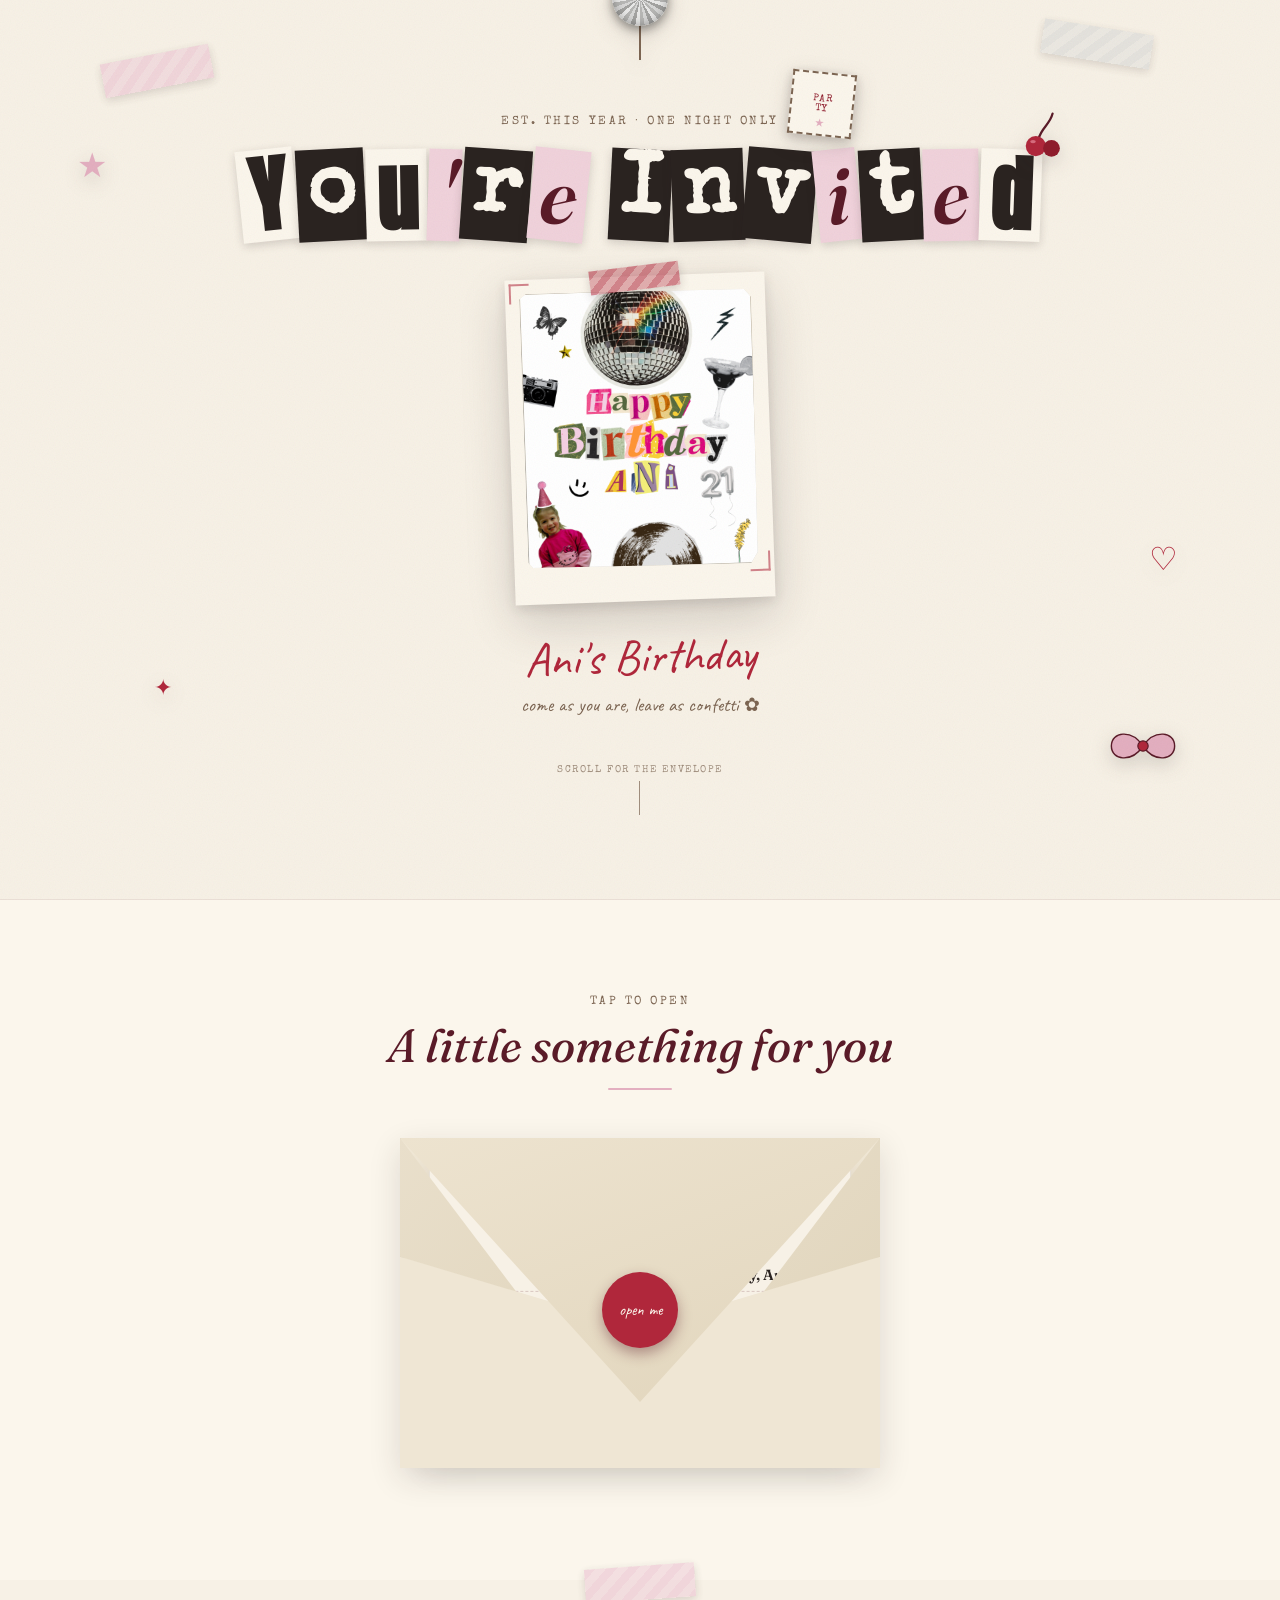
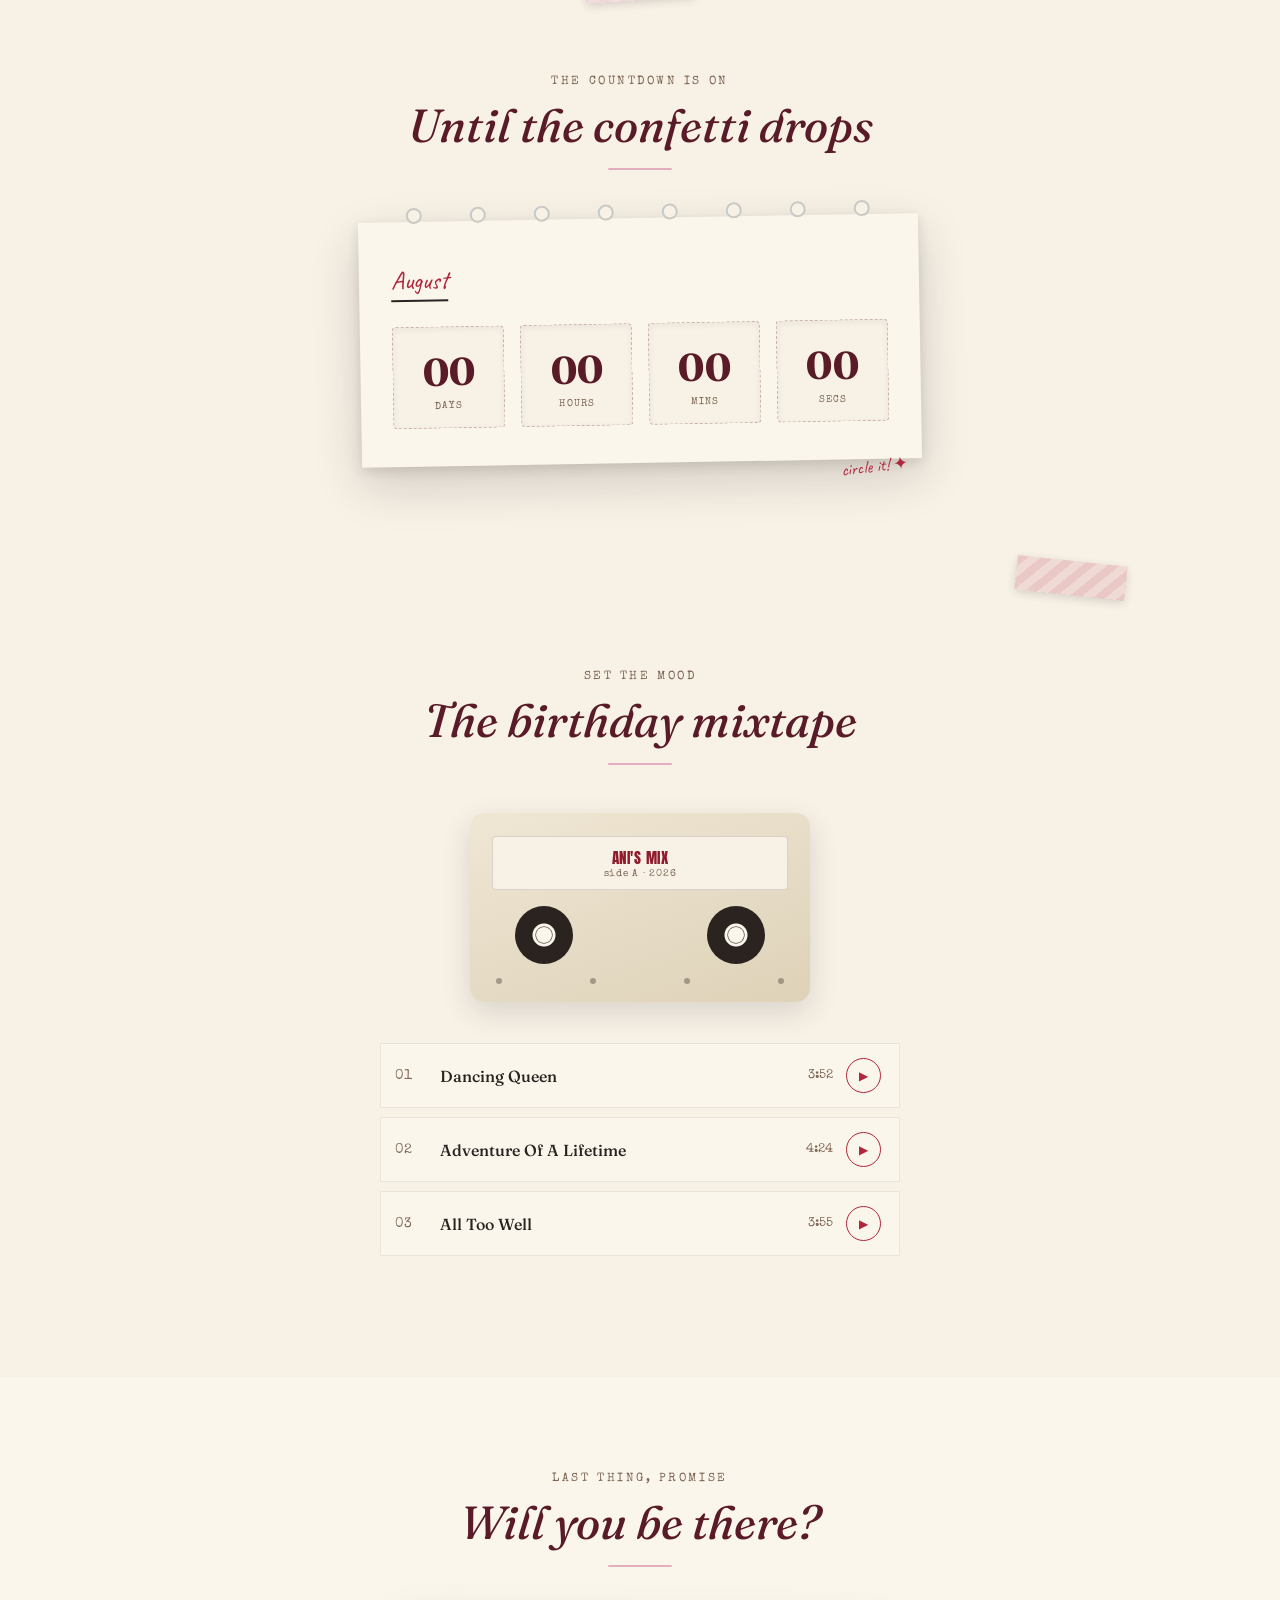
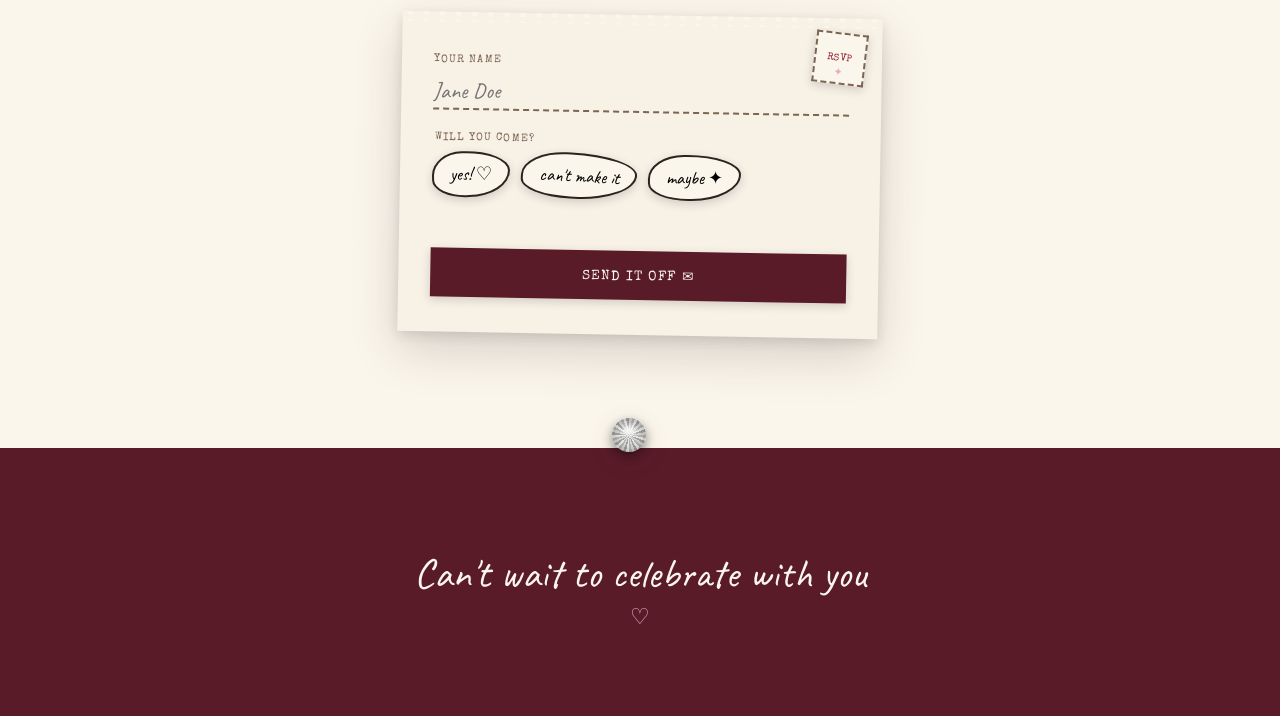
==== commit ce67a797: "New Changes" ====
--- a/index.html
+++ b/index.html
@@ -143,6 +143,16 @@
           <div class="portrait-frame__corner tl"></div>
           <div class="portrait-frame__corner br"></div>
           <div class="washi washi--frame"></div>
+        </div>
+
+        <!-- Image Lightbox -->
+        <div class="image-modal" id="imageModal">
+          <button class="image-modal__close" aria-label="Close">×</button>
+          <img
+            src="assets/images/Birthday-Party-Invitation.png"
+            alt="Ani's Birthday Party Invitation"
+            class="image-modal__image"
+          />
         </div>
 
         <p class="hero__subtitle">Ani's Birthday</p>
--- a/assets/css/style.css
+++ b/assets/css/style.css
@@ -580,6 +580,54 @@
   box-shadow: var(--shadow-tight);
 }
 
+/* Image modal */
+.image-modal {
+  position: fixed;
+  inset: 0;
+  background: rgba(20, 15, 12, 0.85);
+  display: flex;
+  align-items: center;
+  justify-content: center;
+  padding: 2rem;
+  z-index: 9999;
+
+  opacity: 0;
+  visibility: hidden;
+  transition:
+    opacity 0.3s ease,
+    visibility 0.3s ease;
+}
+
+.image-modal.is-open {
+  opacity: 1;
+  visibility: visible;
+}
+
+.image-modal__image {
+  max-width: min(90vw, 700px);
+  max-height: 90vh;
+  object-fit: contain;
+  border-radius: 8px;
+  transform: scale(0.9);
+  transition: transform 0.3s ease;
+  box-shadow: 0 20px 60px rgba(0, 0, 0, 0.35);
+}
+
+.image-modal.is-open .image-modal__image {
+  transform: scale(1);
+}
+
+.image-modal__close {
+  position: absolute;
+  top: 1.5rem;
+  right: 2rem;
+  background: none;
+  border: none;
+  color: white;
+  font-size: 3rem;
+  cursor: pointer;
+}
+
 .hero__subtitle {
   font-family: var(--font-hand);
   font-size: clamp(2rem, 5vw, 3rem);
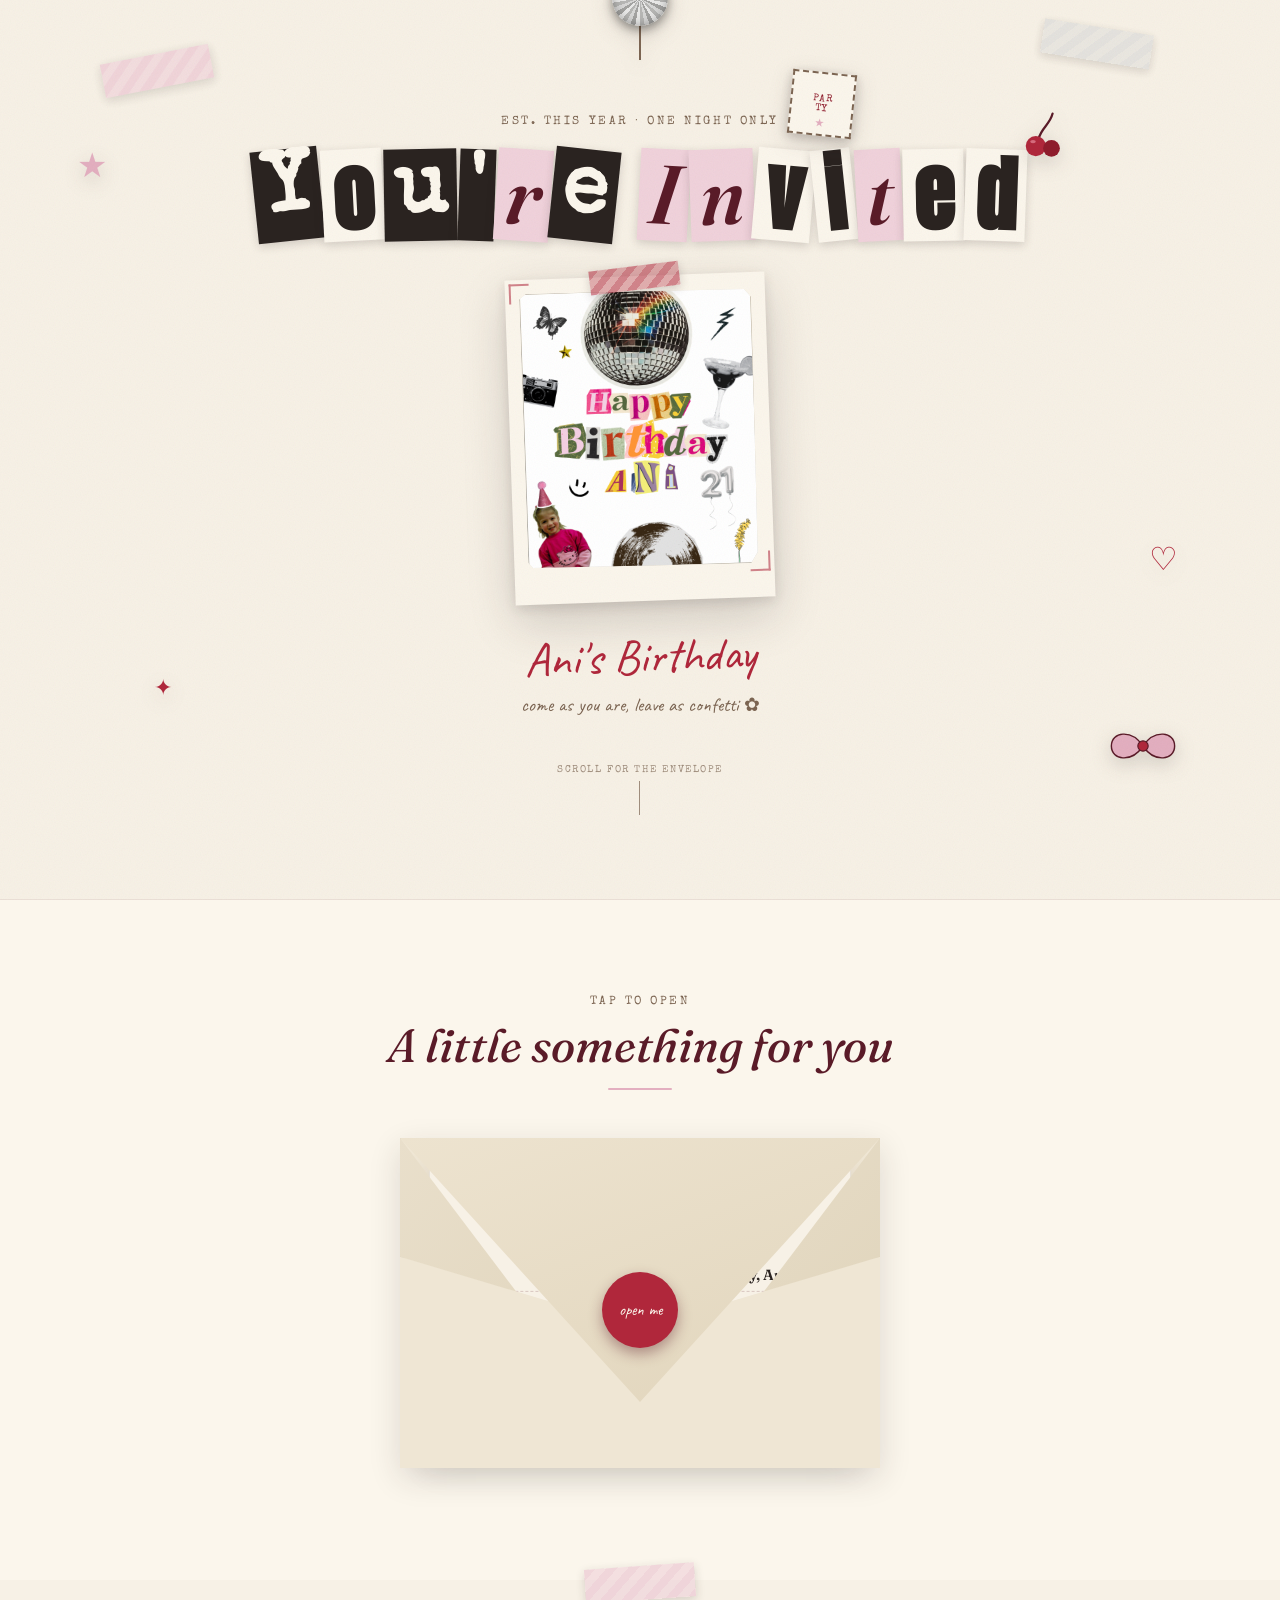
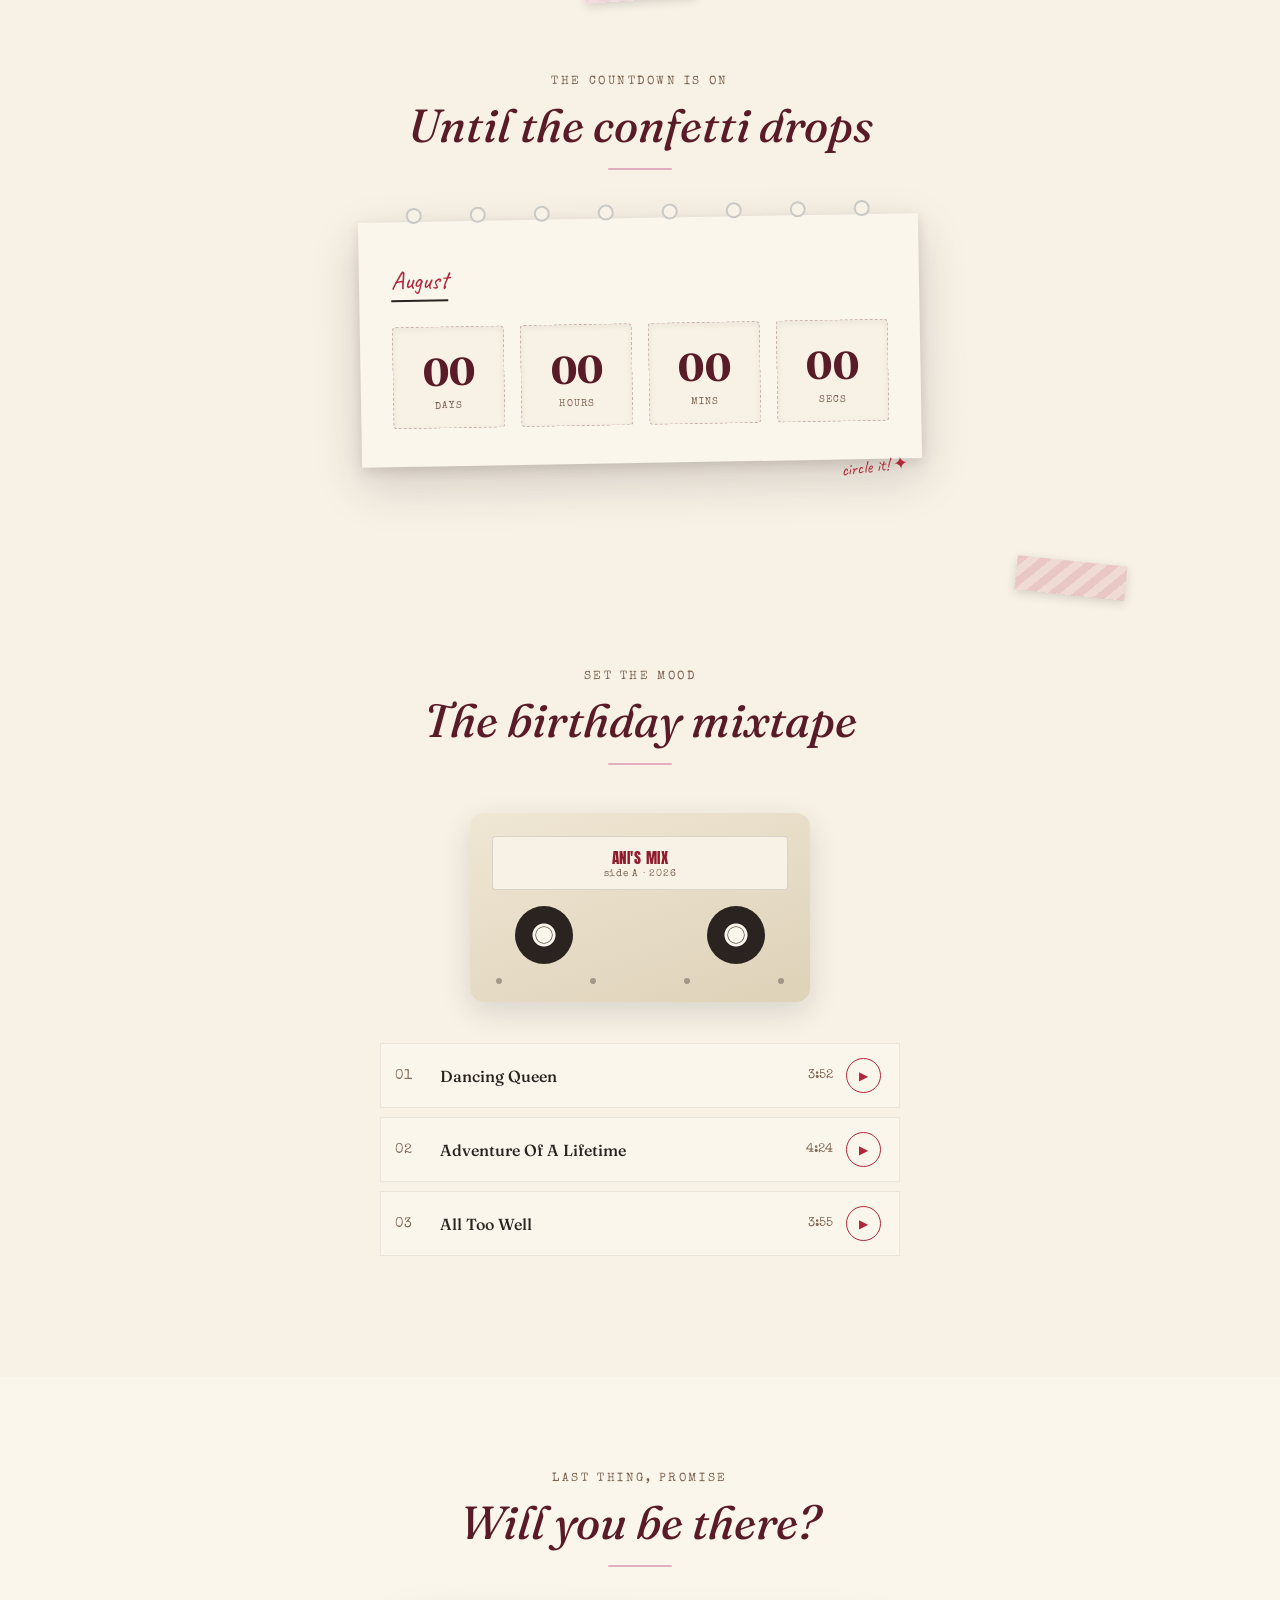
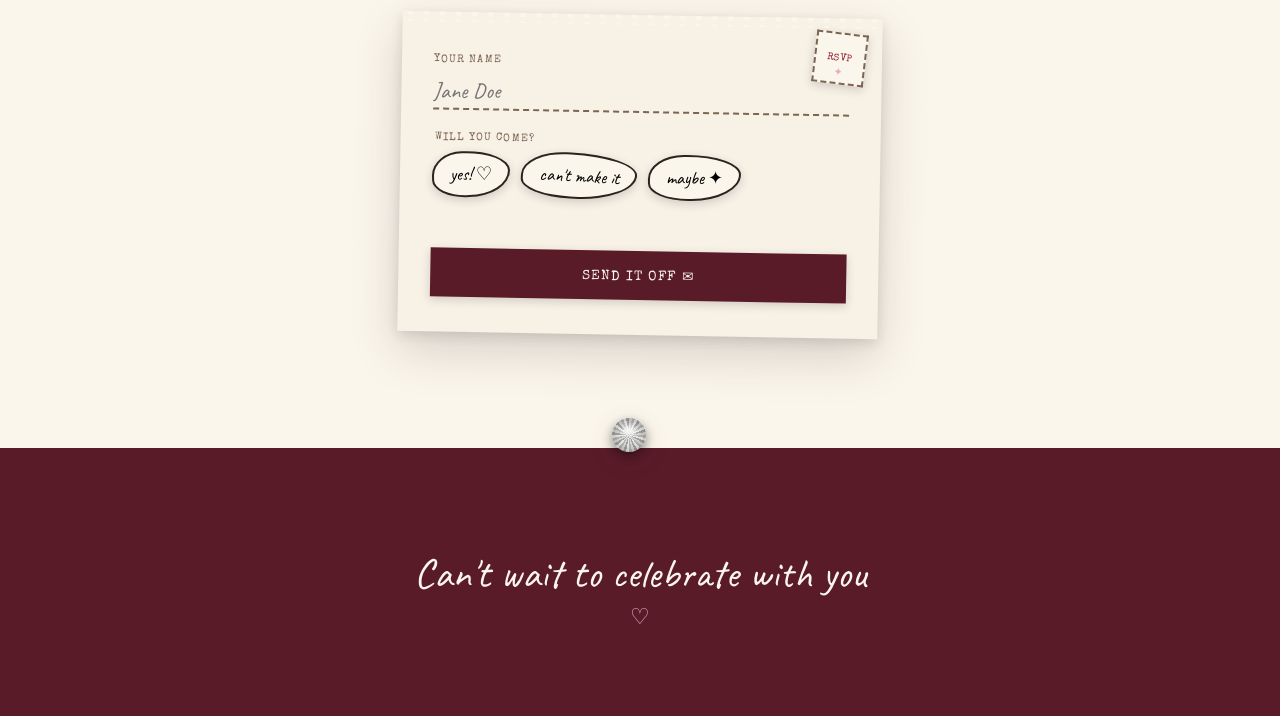
==== commit 8f53e422: "New Changes" ====
--- a/index.html
+++ b/index.html
@@ -132,9 +132,10 @@
         <h1 class="ransom" id="ransomTitle" aria-label="You're Invited"></h1>
 
         <!-- Portrait / photo frame -->
-        <div class="portrait-frame" id="portraitFrame" aria-hidden="true">
+        <div class="portrait-frame" id="portraitFrame">
           <div class="portrait-frame__inner">
             <img
+              id="invitationImage"
               src="assets/images/Birthday-Party-Invitation.png"
               alt="Ani's Birthday Party Invitation"
               loading="eager"
@@ -147,11 +148,11 @@
 
         <!-- Image Lightbox -->
         <div class="image-modal" id="imageModal">
-          <button class="image-modal__close" aria-label="Close">×</button>
+          <button class="image-modal__close" id="closeModal" aria-label="Close">×</button>
           <img
             src="assets/images/Birthday-Party-Invitation.png"
-            alt="Ani's Birthday Party Invitation"
-            class="image-modal__image"
+            alt="Ani's Birthday Party Invitation large view"
+            class="image-modal__img"
           />
         </div>
 
--- a/assets/css/style.css
+++ b/assets/css/style.css
@@ -590,30 +590,26 @@
   justify-content: center;
   padding: 2rem;
   z-index: 9999;
-
   opacity: 0;
-  visibility: hidden;
-  transition:
-    opacity 0.3s ease,
-    visibility 0.3s ease;
+  pointer-events: none;
+  transition: opacity .3s ease;
 }
 
 .image-modal.is-open {
   opacity: 1;
-  visibility: visible;
-}
-
-.image-modal__image {
+  pointer-events: auto;
+}
+
+.image-modal__img {
   max-width: min(90vw, 700px);
   max-height: 90vh;
   object-fit: contain;
   border-radius: 8px;
   transform: scale(0.9);
   transition: transform 0.3s ease;
-  box-shadow: 0 20px 60px rgba(0, 0, 0, 0.35);
-}
-
-.image-modal.is-open .image-modal__image {
+}
+
+.image-modal.is-open .image-modal__img {
   transform: scale(1);
 }
 
@@ -622,7 +618,7 @@
   top: 1.5rem;
   right: 2rem;
   background: none;
-  border: none;
+  border: 0;
   color: white;
   font-size: 3rem;
   cursor: pointer;
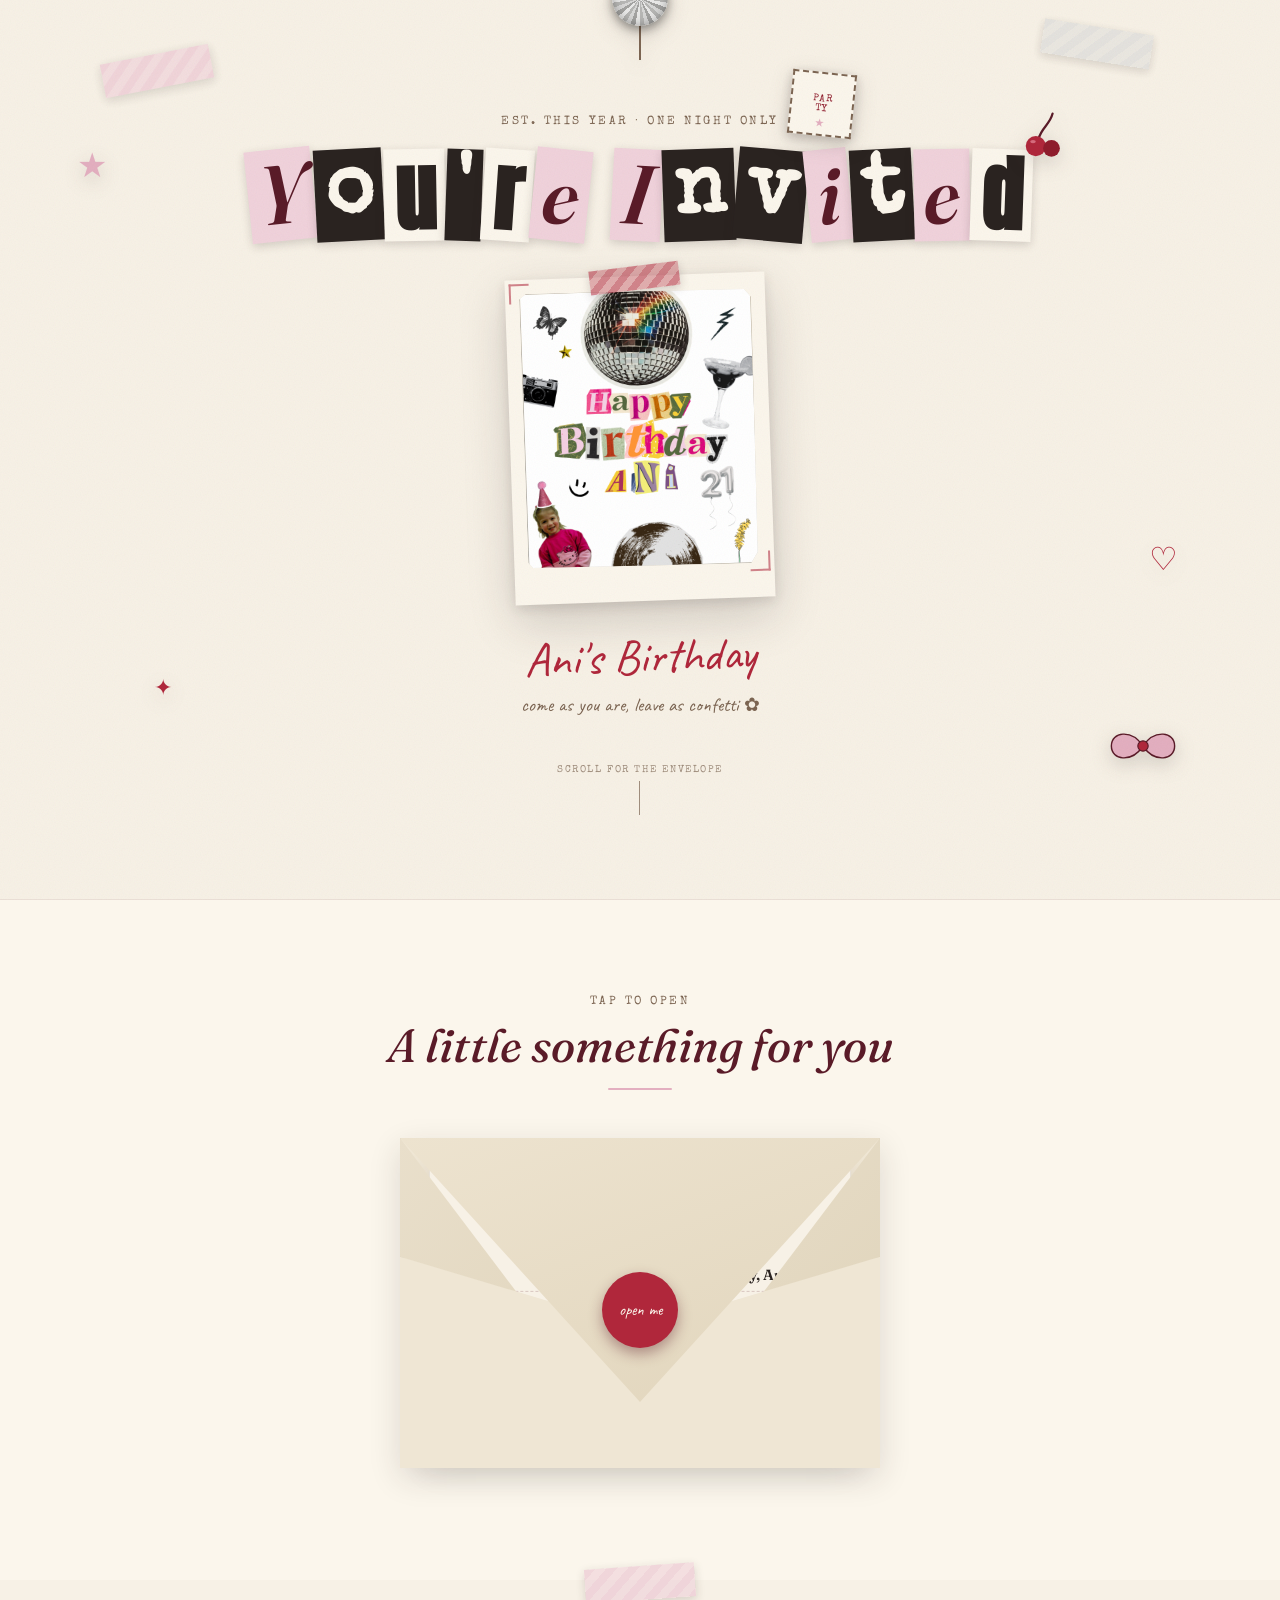
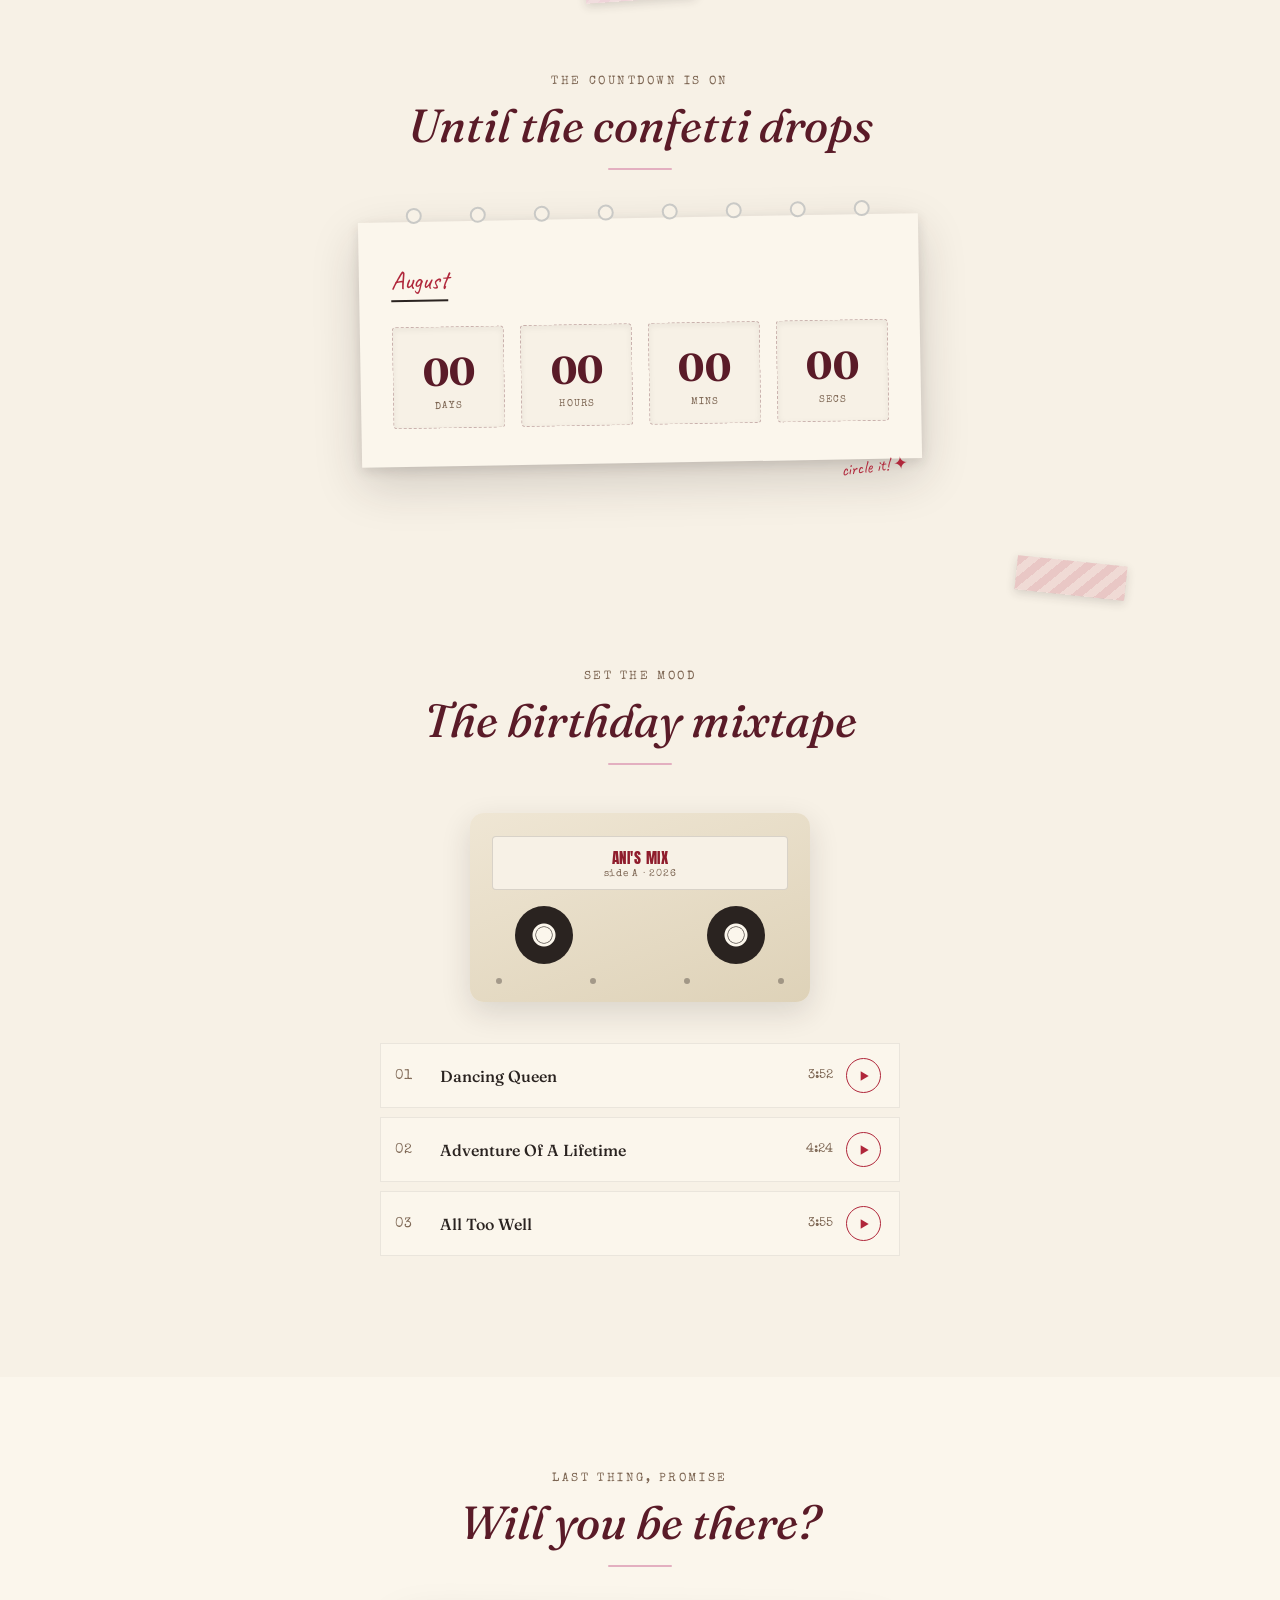
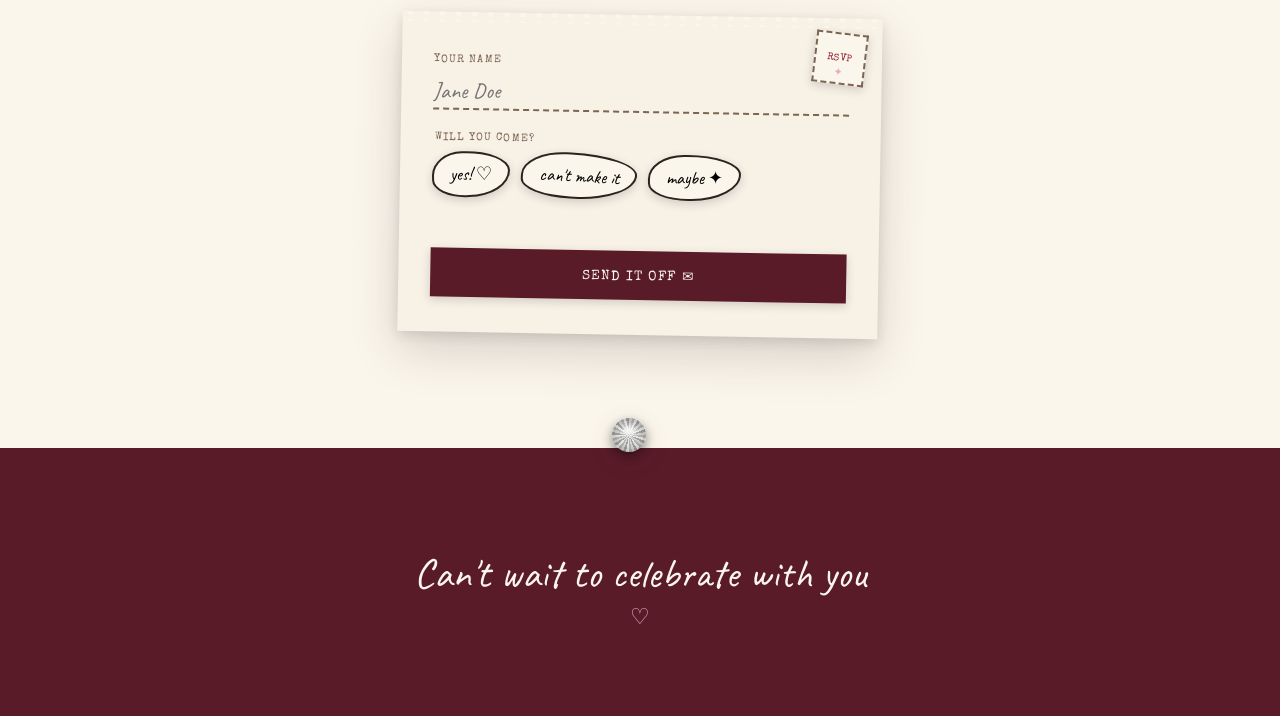
==== commit 9a7b5151: "New Changes" ====
--- a/index.html
+++ b/index.html
@@ -322,7 +322,11 @@
           <span class="track__time" aria-label="3 minutes 52 seconds"
             >3:52</span
           >
-          <button class="track__play" aria-label="Play Dancing Queen">▶</button>
+          <button class="track__play" aria-label="Play Dancing Queen">
+            <svg viewBox="0 0 24 24" aria-hidden="true">
+              <polygon points="7,5 19,12 7,19"></polygon>
+            </svg>
+          </button>
           <audio
             class="track__audio"
             src="assets/audio/ABBA - Dancing Queen.mp3"
@@ -335,7 +339,9 @@
             >4:24</span
           >
           <button class="track__play" aria-label="Play Adventure Of A Lifetime">
-            ▶
+            <svg viewBox="0 0 24 24" aria-hidden="true">
+              <polygon points="7,5 19,12 7,19"></polygon>
+            </svg>
           </button>
           <audio
             class="track__audio"
@@ -348,7 +354,11 @@
           <span class="track__time" aria-label="3 minutes 55 seconds"
             >3:55</span
           >
-          <button class="track__play" aria-label="Play All Too Well">▶</button>
+          <button class="track__play" aria-label="Play All Too Well">
+            <svg viewBox="0 0 24 24" aria-hidden="true">
+              <polygon points="7,5 19,12 7,19"></polygon>
+            </svg>
+          </button>
           <audio
             class="track__audio"
             src="assets/audio/Taylor Swift - All Too Well.mp3"
--- a/assets/css/style.css
+++ b/assets/css/style.css
@@ -1,29 +1,3 @@
-/* ==============================================================
-   STYLE.CSS — Ani's Birthday Scrapbook Invitation
-   --------------------------------------------------------------
-   Table of Contents
-   1.  Design Tokens
-   2.  Reset & Base
-   3.  Shared — eyebrow / section-title / reveal
-   4.  Shared — tape strips
-   5.  Shared — stickers & decorative elements
-   6.  Shared — disco ball
-   7.  Shared — postage stamp
-   8.  Hero
-   9.  Envelope
-   10. Countdown
-   11. Memories / Gallery
-   12. Playlist / Cassette
-   13. RSVP Postcard
-   14. Footer
-   15. Check-in Page
-   16. Admin Dashboard
-   17. Decoration System (used by decorations.js)
-   18. Responsive
-   19. Reduced-Motion
-   20. Print
-   ============================================================== */
-
 /* ============================================================
    1. DESIGN TOKENS
    ============================================================ */
@@ -592,7 +566,7 @@
   z-index: 9999;
   opacity: 0;
   pointer-events: none;
-  transition: opacity .3s ease;
+  transition: opacity 0.3s ease;
 }
 
 .image-modal.is-open {
@@ -870,7 +844,7 @@
   pointer-events: none;
 }
 .envelope.is-open .card {
-  transform: translateY(-75%);
+  transform: translateY(-55%);
   z-index: 7;
 }
 
@@ -964,135 +938,6 @@
   font-size: 1.1rem;
   color: var(--cherry);
   transform: rotate(-6deg);
-}
-
-/* ============================================================
-   11. MEMORIES / GALLERY
-   ============================================================ */
-.memories-section {
-  padding: 6rem 1.5rem 7rem;
-  background: var(--paper);
-}
-
-.memories-collage {
-  position: relative;
-  max-width: 920px;
-  margin: 0 auto;
-  display: grid;
-  grid-template-columns: repeat(6, 1fr);
-  gap: 1.6rem 1.2rem;
-  padding: 1rem;
-}
-
-.polaroid,
-.frame {
-  background: var(--cream);
-  box-shadow: var(--shadow-soft);
-  transition:
-    transform 0.35s var(--ease-snappy),
-    box-shadow 0.35s ease;
-}
-
-/* Polaroid-style photo card */
-.polaroid {
-  padding: 0.7rem 0.7rem 1.6rem;
-}
-
-.polaroid__pic,
-.frame__pic {
-  aspect-ratio: 1 / 1;
-  background: linear-gradient(135deg, var(--paper-dark), var(--dusty-pink-lt));
-  display: flex;
-  align-items: center;
-  justify-content: center;
-  font-family: var(--font-hand);
-  color: var(--brown);
-  font-size: 1.05rem;
-  border: 1px solid rgba(42, 35, 32, 0.1);
-  overflow: hidden;
-}
-
-/* Photos inside polaroids fill naturally */
-.polaroid__pic img,
-.frame__pic img {
-  width: 100%;
-  height: 100%;
-  object-fit: cover;
-  display: block;
-}
-
-/* Framed (mat board) style */
-.frame {
-  padding: 10px;
-  border: 6px solid var(--paper);
-  outline: 1px solid rgba(42, 35, 32, 0.12);
-}
-
-.polaroid__cap {
-  font-family: var(--font-hand);
-  font-size: 1.15rem;
-  color: var(--cherry);
-  text-align: center;
-  margin: 0.65rem 0 0;
-  line-height: 1.2;
-}
-
-/* Hover lifts and straightens each photo */
-.polaroid:hover,
-.frame:hover {
-  transform: scale(1.05) rotate(0deg) !important;
-  box-shadow: var(--shadow-deep);
-  z-index: 5;
-}
-
-/* Grid placement — each photo has a unique rotation and offset */
-.p1 {
-  grid-column: 1 / 3;
-  transform: rotate(-4deg);
-  margin-top: 1rem;
-}
-.p2 {
-  grid-column: 3 / 5;
-  transform: rotate(3deg);
-}
-.p3 {
-  grid-column: 5 / 7;
-  transform: rotate(-2deg);
-  margin-top: 2rem;
-}
-.p4 {
-  grid-column: 2 / 4;
-  transform: rotate(5deg);
-  margin-top: 1.5rem;
-}
-.p5 {
-  grid-column: 4 / 6;
-  transform: rotate(-3deg);
-}
-.p6 {
-  grid-column: 1 / 3;
-  grid-row: 3;
-  transform: rotate(2deg);
-  margin-top: 0.5rem;
-}
-
-/* Decorative inline stickers in the gallery */
-.sticker-inline {
-  position: absolute;
-  font-size: 2rem;
-  z-index: 1;
-}
-.sticker-inline--heart {
-  top: 0;
-  right: 4%;
-  color: var(--cherry);
-  transform: rotate(8deg);
-}
-.sticker-inline--star {
-  bottom: -6%;
-  left: 2%;
-  color: var(--dusty-pink);
-  transform: rotate(-10deg);
 }
 
 /* ============================================================
@@ -1246,6 +1091,13 @@
   transition:
     background 0.2s ease,
     color 0.2s ease;
+}
+
+.track__play svg {
+  width: 16px;
+  height: 16px;
+  display: block;
+  fill: currentColor;
 }
 
 .track__play:hover,
@@ -2147,6 +1999,28 @@
   .checkin-card {
     transform: none;
   }
+
+  .envelope-wrap {
+    width: 92vw;
+  }
+
+  .envelope {
+    aspect-ratio: 16 / 11;
+  }
+
+  .envelope__flap {
+    height: 75%;
+  }
+
+  .envelope.is-open .card {
+    transform: translateY(-45%);
+  }
+
+  .envelope__seal {
+    width: 62px;
+    height: 62px;
+    font-size: 0.9rem;
+  }
 }
 
 /* ============================================================
